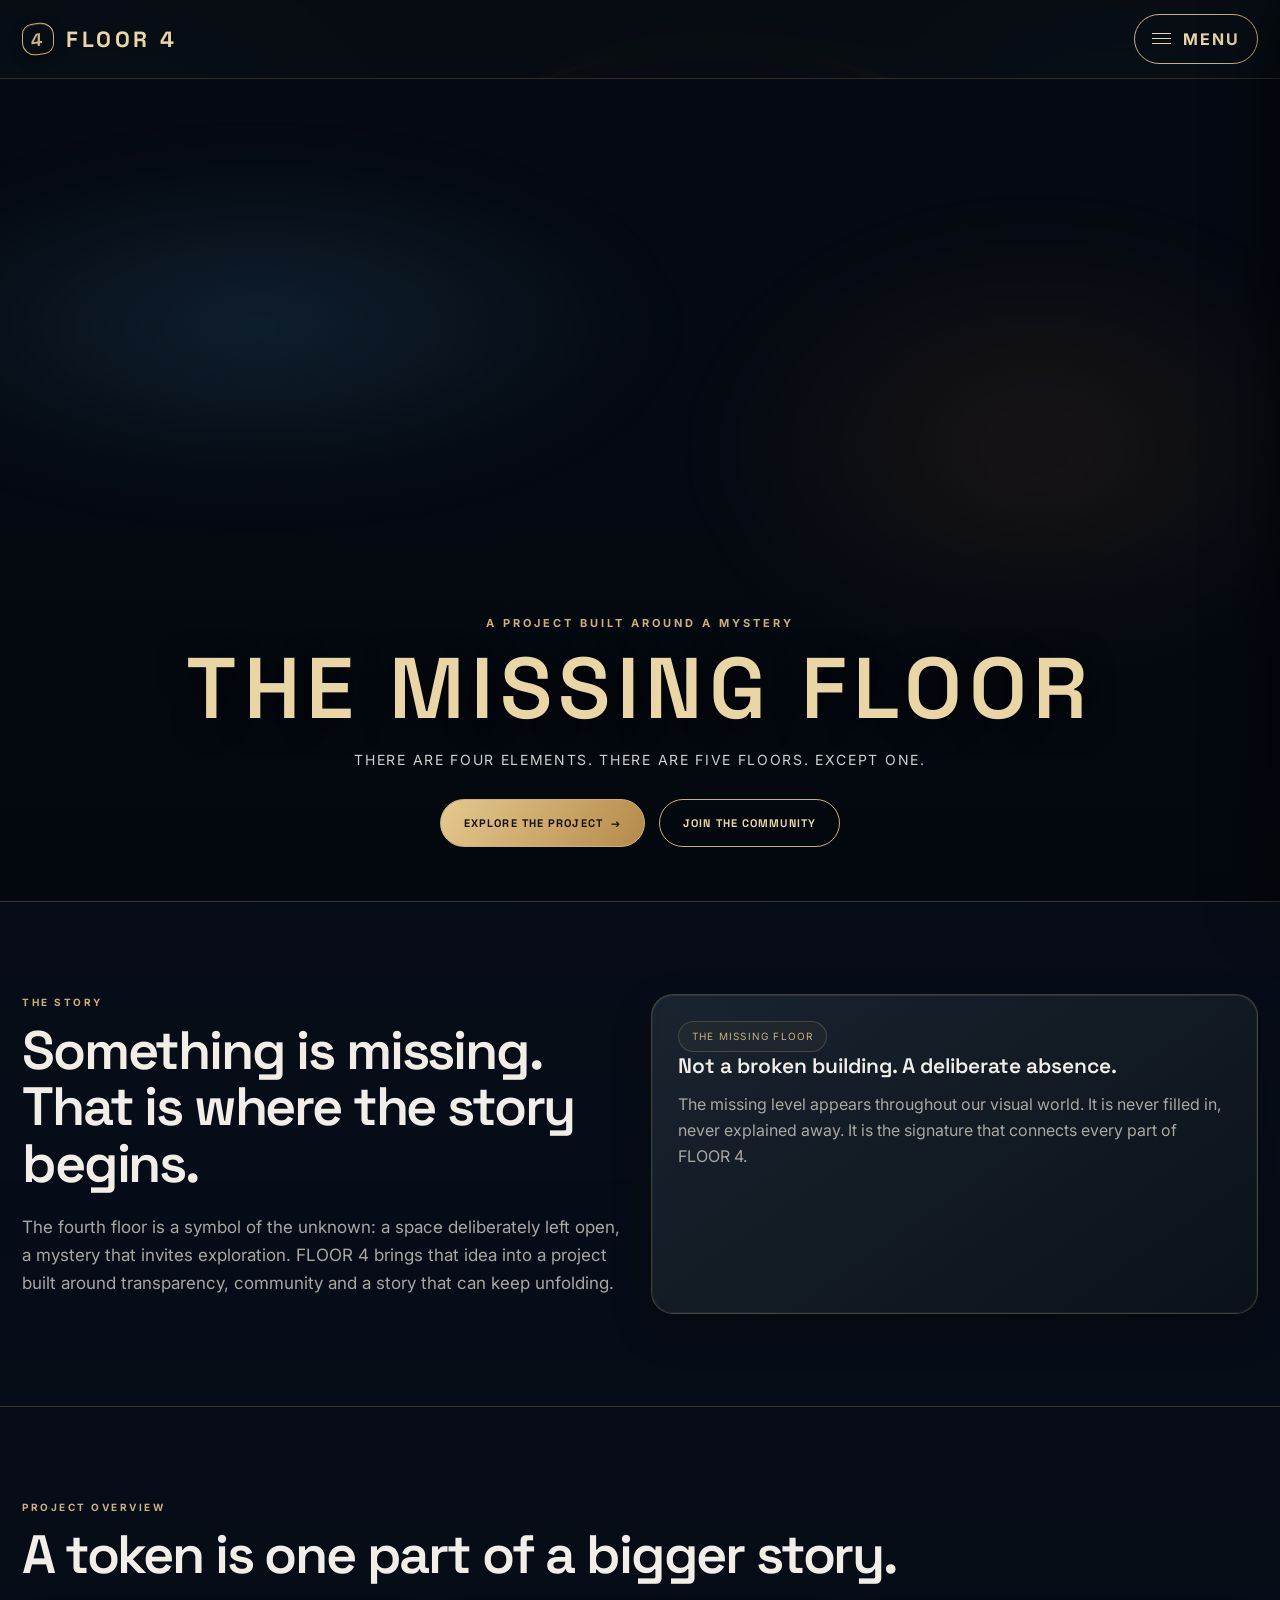
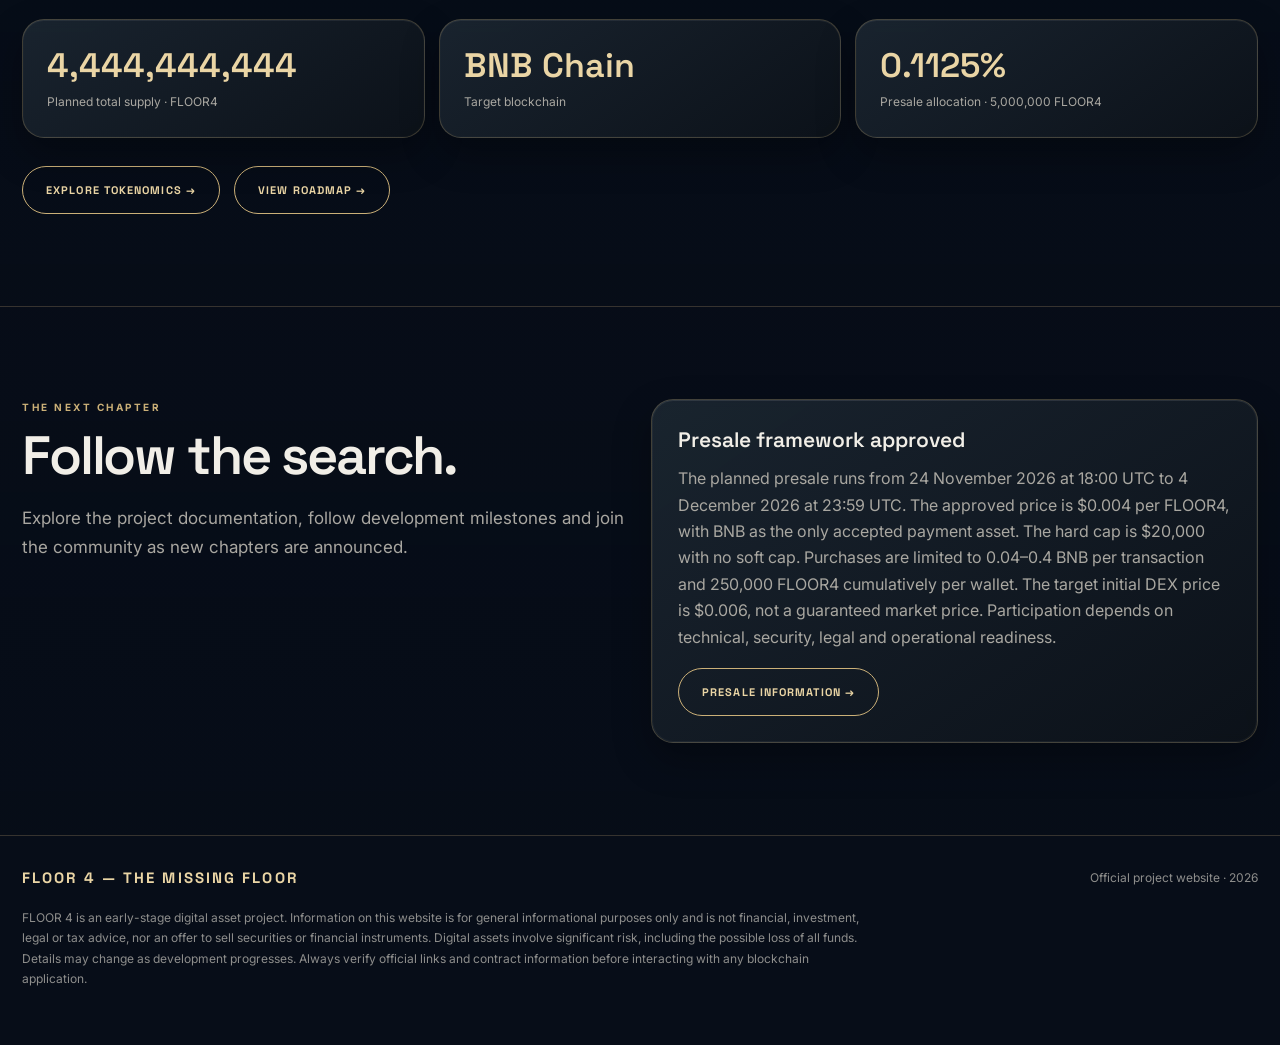
==== index.html @ f1ac1cbb "Align homepage with approved FLOOR4 tokenomics and presale decisions" ====
<!doctype html>
<html lang="en"><head><meta charset="utf-8"><meta name="viewport" content="width=device-width,initial-scale=1"><meta name="theme-color" content="#090d13"><meta name="description" content="FLOOR 4 — The Missing Floor. Discover the project, tokenomics and community."><title>The Missing Floor | FLOOR 4</title><link rel="stylesheet" href="css/style.css"></head><body><header class="site-header" data-site-header></header><main>
<section class="hero"><div class="hero-art" role="img" aria-label="Futuristic city with four elemental towers and a central skyscraper with its fourth floor missing"></div><div class="hero-content"><div class="eyebrow">A project built around a mystery</div><h1>THE MISSING FLOOR</h1><p class="hero-copy">There are four elements. There are five floors. Except one.</p><div class="hero-actions"><a class="btn primary" href="tokenomics.html">Explore the project&nbsp; →</a><a class="btn" href="community.html">Join the community</a></div></div></section>
<section class="section"><div class="wrap grid-2"><div><div class="section-kicker">The story</div><h2>Something is missing. That is where the story begins.</h2><p class="section-intro">The fourth floor is a symbol of the unknown: a space deliberately left open, a mystery that invites exploration. FLOOR 4 brings that idea into a project built around transparency, community and a story that can keep unfolding.</p></div><div class="surface"><span class="tag">THE MISSING FLOOR</span><h3>Not a broken building. A deliberate absence.</h3><p>The missing level appears throughout our visual world. It is never filled in, never explained away. It is the signature that connects every part of FLOOR 4.</p></div></div></section>
<section class="section"><div class="wrap"><div class="section-kicker">Project overview</div><h2>A token is one part of a bigger story.</h2><div class="stat-grid"><div class="stat"><strong>4,444,444,444</strong><span>Planned total supply · FLOOR4</span></div><div class="stat"><strong>BNB Chain</strong><span>Target blockchain</span></div><div class="stat"><strong>0.1125%</strong><span>Presale allocation · 5,000,000 FLOOR4</span></div></div><div class="hero-actions" style="justify-content:flex-start;margin-top:28px"><a class="btn" href="tokenomics.html">Explore tokenomics →</a><a class="btn" href="roadmap.html">View roadmap →</a></div></div></section>
<section class="section"><div class="wrap grid-2"><div><div class="section-kicker">The next chapter</div><h2>Follow the search.</h2><p class="section-intro">Explore the project documentation, follow development milestones and join the community as new chapters are announced.</p></div><div class="surface"><h3>Presale framework approved</h3><p>The planned presale runs from 24 November 2026 at 18:00 UTC to 4 December 2026 at 23:59 UTC. The approved price is $0.004 per FLOOR4, with BNB as the only accepted payment asset. The hard cap is $20,000 with no soft cap. Purchases are limited to 0.04–0.4 BNB per transaction and 250,000 FLOOR4 cumulatively per wallet. The target initial DEX price is $0.006, not a guaranteed market price. Participation depends on technical, security, legal and operational readiness.</p><p style="margin-top:18px"><a class="btn" href="presale.html">Presale information →</a></p></div></div></section></main><footer class="site-footer" data-site-footer></footer><script src="js/site.js"></script></body></html>
---- css/style.css ----
@import url('https://fonts.googleapis.com/css2?family=Inter:wght@400;500;600;700&family=Space+Grotesk:wght@400;500;600;700&display=swap');
:root{--bg:#090d13;--panel:#121922;--panel2:#19232e;--text:#f1eee7;--muted:#a9a7a1;--gold:#cbb078;--gold2:#ead5a5;--red:#e33b30;--line:rgba(203,176,120,.24);--silver:#b9bec3;--max:1240px}
*{box-sizing:border-box}html{scroll-behavior:smooth}body{margin:0;background:var(--bg);color:var(--text);font:16px/1.65 Inter,system-ui,sans-serif}body.menu-open{overflow:hidden}a{color:inherit;text-decoration:none}button{font:inherit}.wrap{width:min(var(--max),calc(100% - 44px));margin:auto}
.site-header{position:sticky;top:0;z-index:30;background:rgba(8,12,18,.92);backdrop-filter:blur(18px);border-bottom:1px solid var(--line)}.header-inner{height:78px;display:flex;align-items:center;justify-content:space-between}.brand{display:flex;align-items:center;gap:12px;font:700 22px 'Space Grotesk',sans-serif;letter-spacing:.16em;color:var(--gold2)}.brand-mark{width:32px;height:32px;border:1px solid var(--gold);display:grid;place-items:center;color:var(--gold);font-size:18px;transform:skewY(-8deg)}.menu-trigger{display:flex;align-items:center;gap:12px;border:1px solid var(--gold);border-radius:3px;padding:11px 17px;background:transparent;color:var(--gold2);font-weight:700;letter-spacing:.12em;cursor:pointer;transition:.2s}.menu-trigger:hover{background:rgba(203,176,120,.12)}.hamb{width:19px;display:grid;gap:4px}.hamb i{height:1px;background:currentColor;display:block}
.menu-backdrop{position:fixed;inset:0;background:rgba(0,0,0,.66);z-index:40;opacity:0;visibility:hidden;transition:.25s}.menu-backdrop.open{opacity:1;visibility:visible}.elevator-drawer{position:fixed;z-index:41;right:0;top:0;height:100dvh;width:min(420px,94vw);padding:26px 28px;background:linear-gradient(120deg,#c9cbd0,#858b91 48%,#c7c9cc);color:#17191c;box-shadow:-24px 0 70px #0009;transform:translateX(105%);transition:transform .32s cubic-bezier(.2,.8,.2,1);overflow:auto}.elevator-drawer.open{transform:translateX(0)}.drawer-top{display:flex;align-items:center;justify-content:space-between;padding-bottom:20px;border-bottom:1px solid #5559}.drawer-brand{font:700 22px 'Space Grotesk';letter-spacing:.13em}.drawer-close{border:1px solid #3338;background:#ffffff50;width:38px;height:38px;border-radius:50%;font-size:22px;cursor:pointer;color:#17191c}.panel-label{text-align:center;font-size:10px;letter-spacing:.24em;font-weight:800;margin:20px 0;color:#4b5055}.floor-list{display:grid;gap:10px}.floor-link{display:flex;align-items:center;gap:15px;min-height:59px;padding:8px 13px;border:1px solid #51565c;border-radius:32px;background:linear-gradient(100deg,#e2e3e4,#aeb3b8 55%,#e0e1e2);box-shadow:inset 0 1px #fff,0 3px 7px #2224;color:#181b1f;transition:.18s}.floor-link:hover,.floor-link.active{border-color:#9b7134;box-shadow:inset 0 1px #fff,0 0 0 2px #b18b4c55,0 0 18px #d5b47777;transform:translateX(-3px)}.floor-number{width:40px;height:40px;flex:0 0 40px;border:2px solid #6d6d6d;border-radius:50%;display:grid;place-items:center;font:600 19px 'Space Grotesk';background:radial-gradient(circle at 35% 25%,#fff,#a5a9ad 68%,#656a70);box-shadow:inset 0 2px 4px #fff,0 2px 5px #3338}.floor-link.active .floor-number{border-color:#d2a34f;color:#fff;background:radial-gradient(circle at 35% 25%,#f4d89a,#a87528 72%,#573b18);box-shadow:0 0 14px #d5a64f}.floor-name{font:700 12px 'Space Grotesk';letter-spacing:.09em}.drawer-foot{text-align:center;color:#4e5358;font-size:10px;letter-spacing:.14em;margin-top:25px}
.hero{position:relative;min-height:min(850px,calc(100vh - 78px));display:flex;align-items:flex-end;overflow:hidden;background:#080d13}.hero-art{position:absolute;inset:0;background-image:linear-gradient(180deg,rgba(5,8,13,.04) 30%,rgba(5,8,13,.16) 58%,#090d13 100%),url('../assets/floor4-city.svg');background-position:center top;background-size:cover}.hero-content{position:relative;z-index:1;text-align:center;width:min(100%,950px);margin:0 auto;padding:0 20px 62px}.eyebrow{font-size:11px;letter-spacing:.27em;text-transform:uppercase;color:var(--gold);font-weight:700}.hero h1{font:600 clamp(42px,7vw,86px)/.98 'Space Grotesk';letter-spacing:.075em;margin:14px 0;color:var(--gold2);text-shadow:0 4px 30px #000}.hero-copy{max-width:680px;margin:18px auto 28px;color:#d1d0ce;letter-spacing:.12em;text-transform:uppercase;font-size:clamp(11px,1.4vw,14px)}.hero-actions{display:flex;justify-content:center;gap:14px;flex-wrap:wrap}.btn{display:inline-flex;align-items:center;justify-content:center;min-height:48px;padding:0 23px;border:1px solid var(--gold);color:var(--gold2);font:700 11px 'Space Grotesk';letter-spacing:.1em;text-transform:uppercase;transition:.2s}.btn.primary{background:linear-gradient(120deg,#e5c98e,#b58a49);color:#17130c}.btn:hover{transform:translateY(-2px);box-shadow:0 8px 25px #d5b47733}
.section{padding:92px 0;border-top:1px solid var(--line)}.section-kicker{color:var(--gold);font-size:10px;font-weight:700;letter-spacing:.25em;text-transform:uppercase}.section h2{font:600 clamp(32px,5vw,54px)/1.05 'Space Grotesk';letter-spacing:-.04em;margin:12px 0 20px}.section-intro{max-width:720px;color:var(--muted);font-size:17px}.grid-2{display:grid;grid-template-columns:1fr 1fr;gap:22px}.grid-3{display:grid;grid-template-columns:repeat(3,1fr);gap:18px}.surface{background:linear-gradient(145deg,#17212b,#10161e);border:1px solid var(--line);padding:26px}.surface h3{font:600 21px 'Space Grotesk';margin:0 0 12px}.surface p{color:var(--muted);margin:0}.stat-grid{display:grid;grid-template-columns:repeat(3,1fr);gap:14px;margin-top:35px}.stat{padding:24px;border:1px solid var(--line);background:#111923}.stat strong{display:block;color:var(--gold2);font:600 clamp(22px,3vw,34px) 'Space Grotesk'}.stat span{color:var(--muted);font-size:12px}.page-hero{position:relative;padding:95px 0 70px;overflow:hidden;background:radial-gradient(ellipse at 80% 10%,#5b3022 0,transparent 32%),linear-gradient(135deg,#111923,#090d13 72%);border-bottom:1px solid var(--line)}.page-hero:after{content:'05';position:absolute;right:7%;top:-70px;font:700 clamp(180px,30vw,360px)/1 'Space Grotesk';color:#cbb0780b;pointer-events:none}.page-hero h1{position:relative;font:600 clamp(44px,7vw,78px)/1 'Space Grotesk';margin:12px 0 16px;letter-spacing:-.05em}.page-hero p{position:relative;color:var(--muted);max-width:690px;font-size:17px}.page-content{padding:64px 0 100px}.tag{display:inline-flex;padding:6px 10px;border:1px solid var(--line);color:var(--gold);font-size:10px;letter-spacing:.12em;text-transform:uppercase}.data-row{display:flex;justify-content:space-between;gap:15px;padding:14px 0;border-bottom:1px solid var(--line);color:#d8d4cc}.data-row span:last-child{color:var(--gold2);font-weight:600}.bar{height:7px;background:#303943;border-radius:10px;overflow:hidden}.bar i{display:block;height:100%;background:linear-gradient(90deg,#a67b42,#e6ce99);width:var(--w)}.timeline{position:relative;display:grid;gap:18px}.milestone{display:grid;grid-template-columns:82px 1fr;gap:20px;padding:24px;background:#111923;border:1px solid var(--line)}.milestone-no{font:600 32px 'Space Grotesk';color:var(--gold)}.milestone p{color:var(--muted);margin:8px 0 0}.faq-item{border-bottom:1px solid var(--line);padding:20px 0}.faq-item summary{cursor:pointer;font:600 18px 'Space Grotesk';color:#eee9df}.faq-item p{color:var(--muted);max-width:850px}.notice{padding:18px 20px;border-left:3px solid var(--gold);background:#cbb07810;color:#c9c5bc;font-size:13px}.book-panel{padding:45px;background:linear-gradient(130deg,#1b232c,#10161e);border:1px solid var(--line);text-align:center}.book-icon{font-size:52px;color:var(--gold2)}
.site-footer{border-top:1px solid var(--line);padding:32px 0 44px;color:#8e8e8c;font-size:12px}.footer-row{display:flex;justify-content:space-between;gap:20px;flex-wrap:wrap}.footer-brand{font:700 15px 'Space Grotesk';letter-spacing:.14em;color:var(--gold2)}.legal{max-width:850px;margin-top:20px;line-height:1.7}
@media(max-width:760px){.header-inner{height:68px}.brand{font-size:18px}.hero{min-height:690px}.hero-art{background-position:52% top;background-size:auto 78%;background-repeat:no-repeat}.hero-content{padding-bottom:44px}.section{padding:65px 0}.grid-2,.grid-3,.stat-grid{grid-template-columns:1fr}.page-hero{padding:70px 0 50px}.page-content{padding:45px 0 75px}.elevator-drawer{padding:20px 18px}.milestone{grid-template-columns:58px 1fr;gap:12px;padding:18px}.milestone-no{font-size:25px}}
@media(prefers-reduced-motion:reduce){*,*:before,*:after{scroll-behavior:auto!important;transition:none!important}}

/* Elevator doors behind the floor selector */
.floor-list{position:relative;isolation:isolate;padding:22px 16px;gap:12px;border:1px solid #555b;background:linear-gradient(90deg,#656b71 0%,#c8cbd0 8%,#858b91 48%,#d2d4d7 92%,#60666d 100%);box-shadow:inset 0 0 0 5px #555b,inset 0 0 28px #252a30,0 8px 18px #2225}
.floor-list:before{content:"";position:absolute;z-index:-1;inset:7px;background:linear-gradient(90deg,#737a81 0%,#b9bec3 18%,#8d949b 49.6%,#555d65 50%,#aeb4ba 51%,#d0d3d6 82%,#717980 100%);box-shadow:inset 0 0 22px #20252b,inset 0 0 2px 1px #eef0f2}
.floor-list:after{content:"";position:absolute;z-index:-1;top:7px;bottom:7px;left:50%;width:2px;transform:translateX(-1px);background:linear-gradient(180deg,#e1e3e5,#50575e 45%,#d5d8db);box-shadow:0 0 7px #fff8}
.floor-link{position:relative;z-index:1;background:linear-gradient(100deg,#e2e3e4,#aeb3b8 55%,#e0e1e2);border-color:#555b}
@media(max-width:760px){.floor-list{padding:18px 12px}}


/* FLOOR 4 elevator concept: foreground controls, subdued doors, animated floor gauge */
.elevator-drawer{
  background:linear-gradient(145deg,#17191d 0%,#090b0e 52%,#1b1715 100%);
  color:#f2e9d8;
  border-left:1px solid #8b6336;
  box-shadow:-24px 0 70px #000d;
}
.drawer-top{border-color:#9a713d66}
.drawer-brand{color:#e5c78f;letter-spacing:.16em}
.drawer-close{color:#f0dfbd;background:#ffffff0a;border-color:#c69a5a88}
.drawer-close:hover{background:#a92720;color:#fff;border-color:#f14a3f}
.panel-label{color:#b99b6b;margin:17px 0 8px}
.floor-gauge{width:min(100%,330px);margin:0 auto 14px;display:block;filter:drop-shadow(0 4px 9px #000b)}
.floor-gauge .gauge-arc{fill:none;stroke:#8e7047;stroke-width:5}
.floor-gauge .gauge-inner{fill:none;stroke:#4c4030;stroke-width:1.5}
.floor-gauge .gauge-tick{stroke:#d0b17b;stroke-width:1.5}
.floor-gauge .gauge-number{fill:#d8c39c;font:600 17px 'Space Grotesk',sans-serif;text-anchor:middle}
.floor-gauge .gauge-number.active{fill:#ff493e;filter:drop-shadow(0 0 5px #f22)}
.floor-gauge .needle{transform-origin:180px 165px;transition:transform .65s cubic-bezier(.2,.8,.2,1)}
.floor-gauge .needle line{stroke:#f04438;stroke-width:4;stroke-linecap:round;filter:drop-shadow(0 0 5px #f22)}
.floor-gauge .needle circle{fill:#d5b77e;stroke:#3b2717;stroke-width:3}
.drawer-logo{text-align:center;color:#e8d4ac;font:700 19px 'Space Grotesk',sans-serif;letter-spacing:.22em;margin:2px 0 17px;text-shadow:0 2px 12px #d32b2144}
.floor-list{position:relative;isolation:isolate;padding:18px 14px;gap:11px;border:1px solid #9a7547;background:linear-gradient(90deg,#171a1e,#25272a 48%,#171a1e);box-shadow:0 10px 25px #0009,inset 0 0 0 1px #ffffff0b}
.floor-list:before{inset:5px;background:linear-gradient(90deg,#24272a 0%,#171a1d 49.5%,#090b0d 50%,#1c1f22 100%);box-shadow:inset 0 0 28px #000d}
.floor-list:after{top:5px;bottom:5px;background:linear-gradient(180deg,#ffffff20,#0008 45%,#ffffff18);box-shadow:none}
.floor-link{min-height:56px;gap:13px;padding:7px 12px;border:1px solid #88704e;border-radius:30px;background:linear-gradient(105deg,#36383a,#17191c 58%,#303033);color:#f4ead7;box-shadow:inset 0 1px #ffffff24,0 4px 9px #0009;transition:transform .2s,border-color .2s,box-shadow .2s,background .2s}
.floor-link:hover,.floor-link:focus-visible{border-color:#ff493e;background:linear-gradient(105deg,#5b2422,#211719 58%,#46201e);box-shadow:inset 0 1px #ffffff35,0 0 0 1px #ed3b32,0 0 22px #e52c25a6;transform:translateX(-3px);outline:none}
.floor-link.active{border-color:#d84337;background:linear-gradient(105deg,#48201e,#1e1718 58%,#38201e);box-shadow:inset 0 1px #ffffff2a,0 0 0 1px #c6322b88,0 0 14px #d62b2455}
.floor-number{width:42px;height:42px;flex-basis:42px;border:2px solid #92744c;color:#f1dfbd;background:radial-gradient(circle at 35% 25%,#5b5144,#25211d 72%,#111);box-shadow:inset 0 2px 4px #ffffff20,0 2px 5px #000b}
.floor-link:hover .floor-number,.floor-link:focus-visible .floor-number,.floor-link.active .floor-number{border-color:#ff5549;color:#fff;background:radial-gradient(circle at 35% 25%,#f45c50,#8d211c 72%,#3d0c0a);box-shadow:0 0 14px #f33b32, inset 0 1px #ffffff55}
.floor-name{font-size:12px;letter-spacing:.11em;color:#f1e5d1}
.drawer-foot{color:#a58b68;margin-top:19px}
@media(max-width:760px){
  .elevator-drawer{width:min(420px,100vw);padding:16px 16px calc(18px + env(safe-area-inset-bottom))}
  .drawer-top{padding-bottom:12px}
  .panel-label{margin:12px 0 4px;font-size:9px}
  .floor-gauge{width:min(78vw,290px);margin-bottom:7px}
  .drawer-logo{font-size:17px;margin:0 0 12px}
  .floor-list{padding:13px 10px;gap:8px}
  .floor-link{min-height:49px;padding:5px 10px}
  .floor-number{width:37px;height:37px;flex-basis:37px;font-size:17px}
  .floor-name{font-size:11px}
}


/* Refinement after visual review: show the whole elevator, not a generic sidebar */
.elevator-drawer{
  width:min(560px,100vw);
  padding:22px 34px 28px;
  background:
    linear-gradient(90deg,transparent 0 8%,#ffffff08 8.2%,transparent 9% 49.5%,#ffffff12 50%,transparent 50.5% 91%,#ffffff08 92%,transparent 93%),
    linear-gradient(90deg,#202326 0%,#111417 48%,#080a0c 50%,#171a1d 100%);
}
.elevator-drawer:before{
  content:"";
  position:absolute;z-index:-1;inset:0;
  background:
    linear-gradient(90deg,transparent 0 49.6%,#050607 49.8%,#77736b 50%,#08090a 50.3%,transparent 50.5%),
    repeating-linear-gradient(90deg,transparent 0 86px,#ffffff06 87px,#00000022 90px);
  box-shadow:inset 0 0 70px #000d;
  pointer-events:none;
}
.drawer-top{position:relative}
.floor-gauge{width:min(100%,390px);height:auto;max-height:190px;margin:0 auto 2px;overflow:visible}
.floor-gauge .gauge-arc{stroke:#b18a53;stroke-width:6;filter:drop-shadow(0 0 4px #c18b4744)}
.floor-gauge .gauge-inner{stroke:#6d583b;stroke-width:1.5}
.floor-gauge .gauge-tick{stroke:#e1c38d;stroke-width:2}
.floor-gauge .gauge-number{font-size:18px}
.drawer-logo{font-size:22px;margin:0 0 18px;letter-spacing:.25em}
.floor-list{
  padding:20px 18px;
  gap:12px;
  border:1px solid #b38a50;
  background:
    linear-gradient(90deg,#343638 0%,#202326 48.5%,#101214 50%,#303235 100%);
  box-shadow:0 18px 36px #000e,0 0 0 4px #17191b,0 0 0 5px #8e6b3d,inset 0 2px 5px #ffffff26;
}
.floor-list:before{
  inset:6px;
  background:
    linear-gradient(90deg,#55585a 0%,#303336 49.5%,#101214 50%,#414447 100%),
    linear-gradient(180deg,#ffffff16,transparent 20%,#0008 100%);
  box-shadow:inset 0 0 36px #000e;
}
.floor-list:after{top:6px;bottom:6px;background:linear-gradient(180deg,#ffffff40,#111 45%,#ffffff24);width:3px}
.floor-link{
  min-height:62px;
  padding:8px 14px;
  gap:16px;
  border:1px solid #b69a70;
  border-radius:34px;
  background:linear-gradient(180deg,#66686a 0%,#35383b 13%,#202326 50%,#111315 100%);
  box-shadow:inset 0 2px 2px #ffffff45,inset 0 -3px 5px #000c,0 5px 10px #000d,0 0 0 1px #08090a;
}
.floor-link:hover,.floor-link:focus-visible{
  background:linear-gradient(180deg,#87352f 0%,#4b201e 24%,#211617 100%);
  border-color:#ff6257;
  box-shadow:inset 0 2px 2px #ffffff55,inset 0 -3px 5px #000c,0 0 0 1px #f24a40,0 0 24px #e63830b0;
  transform:translateY(-1px);
}
.floor-link.active{
  background:linear-gradient(180deg,#73312c 0%,#3b1d1b 28%,#171214 100%);
  border-color:#e34b40;
  box-shadow:inset 0 2px 2px #ffffff3b,inset 0 -3px 5px #000c,0 0 0 1px #b9332b,0 0 15px #d8322a66;
}
.floor-number{
  width:46px;height:46px;flex-basis:46px;
  border:2px solid #c1a16b;
  color:#fff0d1;
  font-size:21px;
  background:radial-gradient(circle at 32% 22%,#b0a18a 0%,#514638 44%,#211b16 76%,#090909 100%);
  box-shadow:inset 0 3px 5px #fff8,inset 0 -4px 6px #000c,0 3px 7px #000d;
}
.floor-link:hover .floor-number,.floor-link:focus-visible .floor-number,.floor-link.active .floor-number{
  border-color:#ff766c;
  background:radial-gradient(circle at 32% 22%,#ff8a7d 0%,#bd342b 48%,#4d100d 100%);
  box-shadow:inset 0 2px 5px #fff8,0 0 18px #ff3e35;
}
.floor-name{font-size:13px;letter-spacing:.13em;text-shadow:0 1px 2px #000}
.drawer-foot{color:#c0a77f;margin-top:17px}
@media(max-width:760px){
 .elevator-drawer{width:100vw;padding:14px 16px calc(16px + env(safe-area-inset-bottom))}
 .floor-gauge{width:min(88vw,350px);max-height:150px}
 .drawer-logo{font-size:19px;margin-bottom:12px}
 .floor-list{padding:13px 12px;gap:8px}
 .floor-link{min-height:51px;padding:5px 11px}
 .floor-number{width:39px;height:39px;flex-basis:39px;font-size:18px}
 .floor-name{font-size:11px}
}


/* Silver vintage elevator exterior — static floor indicator, no dial or needle */
.elevator-drawer{
  width:min(520px,100vw);
  padding:22px 30px 28px;
  color:#24272a;
  border-left:1px solid #777d82;
  background:
    linear-gradient(90deg,#555b60 0%,#d4d7d9 5%,#aeb3b7 14%,#dfe1e2 49%,#8c9297 50%,#d2d5d7 87%,#666d72 100%);
  box-shadow:-24px 0 70px #0009,inset 0 0 0 5px #ffffff55,inset 0 0 36px #3338;
}
.elevator-drawer:before{
  content:"";position:absolute;z-index:-1;inset:8px;
  background:
    linear-gradient(90deg,#7e858a 0%,#d9dcde 18%,#aeb4b8 49.6%,#555d63 50%,#bfc4c8 50.5%,#e2e4e5 82%,#737a80 100%);
  box-shadow:inset 0 0 30px #30363b88,inset 0 0 2px 2px #fff;
  pointer-events:none;
}
.elevator-drawer:after{
  content:"";position:absolute;z-index:-1;inset:8px 50% 8px auto;width:2px;
  background:linear-gradient(180deg,#f4f5f5,#4d5459 50%,#e9ebec);
  box-shadow:0 0 9px #fff9;
  pointer-events:none;
}
.drawer-top{border-color:#626a70}
.drawer-brand{color:#252a2e;text-shadow:0 1px #fff8}
.drawer-close{color:#252a2e;background:linear-gradient(#f4f5f5,#aeb4b8);border:1px solid #687077;box-shadow:inset 0 1px #fff,0 2px 5px #3335}
.drawer-close:hover{background:linear-gradient(#f7d5d2,#c94b42);color:#fff;border-color:#8e2620}
.panel-label{color:#454c51;margin:14px 0 8px;text-shadow:0 1px #fff9}
.floor-gauge{display:none!important}
.floor-indicator{
  width:min(100%,360px);margin:0 auto 14px;padding:10px 14px 12px;
  border:1px solid #62696e;border-radius:3px;
  background:linear-gradient(180deg,#292e32,#101316 48%,#343a3f);
  box-shadow:inset 0 1px 2px #fff5,inset 0 -2px 5px #000c,0 4px 10px #2228;
}
.indicator-caption{text-align:center;color:#c5c9cb;font:700 9px 'Space Grotesk';letter-spacing:.24em;margin-bottom:8px}
.indicator-numbers{display:flex;justify-content:space-between;align-items:center;gap:4px}
.indicator-number{
  width:30px;height:30px;display:grid;place-items:center;
  color:#d9dddf;font:600 15px 'Space Grotesk';
  border:1px solid #777f85;border-radius:2px;
  background:linear-gradient(180deg,#4a5156,#1c2125);
  box-shadow:inset 0 1px #ffffff35,0 2px 3px #0008;
}
.indicator-number.missing{border:0;background:transparent;box-shadow:none;color:#8d9295}
.indicator-number.active{
  color:#ff5248;border-color:#f15a50;
  background:linear-gradient(180deg,#48201e,#1c1010);
  text-shadow:0 0 8px #ff3e35;
  box-shadow:inset 0 1px #ffffff2a,0 0 10px #e53b3288;
}
.drawer-logo{color:#30363a;text-shadow:0 1px #fff9;font-size:21px;margin:0 0 14px}
.floor-list{
  padding:18px 16px;gap:11px;
  border:1px solid #697177;
  background:linear-gradient(90deg,#858c91 0%,#c6cacc 49.5%,#71797f 50%,#bfc4c7 100%);
  box-shadow:0 10px 24px #2228,0 0 0 4px #9da3a7,0 0 0 5px #555d62,inset 0 1px 4px #fff;
}
.floor-list:before{
  inset:6px;
  background:
    linear-gradient(90deg,#aeb4b8 0%,#d9dcde 49.6%,#747c82 50%,#c4c9cc 100%);
  box-shadow:inset 0 0 24px #43494e66;
}
.floor-list:after{top:6px;bottom:6px;width:2px;background:linear-gradient(180deg,#f4f5f5,#5c646a 50%,#f4f5f5);box-shadow:none}
.floor-link{
  min-height:58px;padding:7px 13px;gap:14px;
  color:#24292d;border:1px solid #777f84;border-radius:30px;
  background:linear-gradient(180deg,#f0f1f1 0%,#c5c9cb 42%,#969da2 100%);
  box-shadow:inset 0 2px 2px #fff, inset 0 -2px 4px #5557,0 4px 7px #3338;
}
.floor-link:hover,.floor-link:focus-visible{
  color:#25282b;border-color:#c43d34;
  background:linear-gradient(180deg,#f7f0ed,#d6b5b2 55%,#a98986);
  box-shadow:inset 0 2px 2px #fff,0 0 0 1px #d74a40,0 0 17px #e43a32a6;
  transform:translateY(-1px);outline:none;
}
.floor-link.active{
  color:#25282b;border-color:#a93a32;
  background:linear-gradient(180deg,#f1e2df,#d3b4b0 55%,#a88b87);
  box-shadow:inset 0 2px 2px #fff,0 0 0 1px #c8453c,0 0 12px #d43c3477;
}
.floor-number{
  width:44px;height:44px;flex-basis:44px;
  color:#30363a;border:2px solid #7d858a;
  background:radial-gradient(circle at 32% 22%,#fff 0%,#c5cacc 48%,#777f84 100%);
  box-shadow:inset 0 2px 4px #fff, inset 0 -3px 5px #5558,0 2px 5px #3337;
}
.floor-link:hover .floor-number,.floor-link:focus-visible .floor-number,.floor-link.active .floor-number{
  color:#fff;border-color:#bd3d35;
  background:radial-gradient(circle at 32% 22%,#ffaaa2 0%,#c54a42 50%,#6d1e1a 100%);
  box-shadow:inset 0 2px 4px #fff8,0 0 12px #e64036;
}
.floor-name{color:#252a2e;text-shadow:0 1px #fff8}
.drawer-foot{color:#3f464b;text-shadow:0 1px #fff8}
@media(max-width:760px){
 .elevator-drawer{width:100vw;padding:14px 16px calc(16px + env(safe-area-inset-bottom))}
 .floor-indicator{width:min(100%,330px);margin-bottom:10px;padding:8px 10px}
 .indicator-number{width:27px;height:27px;font-size:13px}
 .drawer-logo{font-size:18px;margin-bottom:10px}
 .floor-list{padding:13px 11px;gap:8px}
 .floor-link{min-height:50px;padding:5px 10px}
 .floor-number{width:38px;height:38px;flex-basis:38px;font-size:17px}
 .floor-name{font-size:11px}
}


/* FLOOR 4 visual pass — cinematic backgrounds and vintage silver elevator */
:root{--bg:#080c12;--panel:#111820;--panel2:#1a242d}
body{background:radial-gradient(ellipse at 12% 8%,rgba(80,103,122,.16),transparent 34rem),radial-gradient(ellipse at 88% 42%,rgba(130,91,48,.10),transparent 38rem),linear-gradient(180deg,#080c12 0%,#0b1118 48%,#080c12 100%)}
.section{position:relative;background:linear-gradient(180deg,rgba(15,22,30,.35),rgba(7,11,16,.12))}
.section:nth-of-type(even){background:linear-gradient(115deg,rgba(26,35,44,.52),rgba(8,13,19,.3))}
.surface,.stat,.milestone,.book-panel{backdrop-filter:blur(5px);background:linear-gradient(145deg,rgba(27,38,49,.92),rgba(12,18,25,.96));box-shadow:0 16px 40px #0004}
.page-hero{background:linear-gradient(90deg,rgba(7,11,16,.94),rgba(7,11,16,.70)),radial-gradient(ellipse at 76% 28%,rgba(184,137,72,.18),transparent 38%),url('../assets/floor4-city.svg') center 38%/cover no-repeat,linear-gradient(135deg,#17212b,#090d13 72%)}
.page-hero:before{content:"";position:absolute;inset:0;background:linear-gradient(180deg,transparent 40%,#080c12 100%);pointer-events:none}
.page-hero>*{position:relative;z-index:1}
.hero-art{background-image:linear-gradient(180deg,rgba(5,8,13,.02) 18%,rgba(5,8,13,.22) 58%,#090d13 100%),url('../assets/floor4-city.svg')}
.elevator-drawer{width:min(520px,100vw);padding:20px 28px 28px;color:#24282b;border-left:1px solid #727a80;background:linear-gradient(180deg,rgba(12,15,18,.10),rgba(10,13,16,.30)),linear-gradient(90deg,#72797e,#d8dbdd 12%,#aeb4b8 49%,#6f777d 50%,#d4d7d9 88%,#72797e);box-shadow:-24px 0 70px #000b,inset 0 0 0 5px #ffffff55,inset 0 0 40px #252a2e66}
.elevator-drawer:before{content:"";position:absolute;z-index:-1;inset:9px;background:linear-gradient(90deg,transparent 0 49.65%,#4a5156 49.8%,#f0f1f1 50%,#555d62 50.25%,transparent 50.45%),linear-gradient(180deg,#d9dcde 0%,#9ba2a7 18%,#c9cdd0 52%,#7e868c 100%);box-shadow:inset 0 0 34px #2229,inset 0 1px 2px #fff;pointer-events:none}
.elevator-drawer:after{content:"";position:absolute;z-index:-1;inset:9px 50% 9px auto;width:2px;background:linear-gradient(180deg,#fff,#5c646a 50%,#fff);pointer-events:none}
.drawer-top{border-color:#626a70}.drawer-brand{color:#262c30;text-shadow:0 1px #fff9;letter-spacing:.16em}
.drawer-close{color:#252a2e;background:linear-gradient(#f4f5f5,#aeb4b8);border:1px solid #687077;box-shadow:inset 0 1px #fff,0 2px 5px #3335}
.panel-label{color:#424a50;text-shadow:0 1px #fff9}
.floor-indicator{width:min(100%,360px);padding:10px 13px 12px;margin:14px auto 12px;border:5px ridge #8d9498;border-radius:2px;background:linear-gradient(180deg,#4b5155,#171b1e 50%,#454b4f);box-shadow:inset 0 2px 5px #000c,0 5px 12px #0007}
.indicator-caption{color:#d4d7d8;font-size:8px;letter-spacing:.28em}.indicator-numbers{justify-content:center;gap:5px}
.indicator-number{width:34px;height:37px;border:1px solid #8a8170;border-radius:1px;color:#29251d;font:700 19px Georgia,serif;background:linear-gradient(180deg,#fff8dc,#d9cfad 50%,#f6edcf);box-shadow:inset 0 1px #fff,0 1px 3px #0009}
.indicator-number.missing{color:#a49b83}.indicator-number.active{color:#9c211b;background:linear-gradient(180deg,#fff4d7,#d8c59a);border-color:#b38b4f;text-shadow:none;box-shadow:inset 0 1px #fff,0 0 8px #d6b87888}
.drawer-logo{color:#30363a;text-shadow:0 1px #fff9;font-size:20px;margin:0 0 12px}
.floor-list{padding:18px 16px;gap:10px;border:1px solid #697177;border-radius:3px;background:linear-gradient(90deg,#858c91 0%,#c6cacc 49.5%,#71797f 50%,#bfc4c7 100%);box-shadow:0 10px 24px #2228,0 0 0 4px #9da3a7,0 0 0 5px #555d62,inset 0 1px 4px #fff}
.floor-list:before{inset:6px;background:linear-gradient(90deg,#aeb4b8 0%,#d9dcde 49.6%,#747c82 50%,#c4c9cc 100%);box-shadow:inset 0 0 24px #43494e66}
.floor-list:after{top:6px;bottom:6px;width:2px;background:linear-gradient(180deg,#f4f5f5,#5c646a 50%,#f4f5f5);box-shadow:none}
.floor-link{min-height:55px;padding:6px 12px;gap:13px;border:1px solid #777f84;border-radius:30px;color:#24292d;background:linear-gradient(180deg,#f0f1f1 0%,#c5c9cb 42%,#969da2 100%);box-shadow:inset 0 2px 2px #fff,inset 0 -2px 4px #5557,0 4px 7px #3338}
.floor-link:hover,.floor-link:focus-visible{color:#25282b;border-color:#c43d34;background:linear-gradient(180deg,#f7f0ed,#d6b5b2 55%,#a98986);box-shadow:inset 0 2px 2px #fff,0 0 0 1px #d74a40,0 0 17px #e43a32a6;transform:translateY(-1px);outline:none}
.floor-link.active{color:#25282b;border-color:#a93a32;background:linear-gradient(180deg,#f1e2df,#d3b4b0 55%,#a88b87);box-shadow:inset 0 2px 2px #fff,0 0 0 1px #c8453c,0 0 12px #d43c3477}
.floor-number{width:42px;height:42px;flex-basis:42px;color:#30363a;border:2px solid #7d858a;background:radial-gradient(circle at 32% 22%,#fff 0%,#c5cacc 48%,#777f84 100%);box-shadow:inset 0 2px 4px #fff,inset 0 -3px 5px #5558,0 2px 5px #3337}
.floor-link:hover .floor-number,.floor-link:focus-visible .floor-number,.floor-link.active .floor-number{color:#fff;border-color:#bd3d35;background:radial-gradient(circle at 32% 22%,#ffaaa2 0%,#c54a42 50%,#6d1e1a 100%);box-shadow:inset 0 2px 4px #fff8,0 0 12px #e64036}
.floor-name{color:#252a2e;text-shadow:0 1px #fff8}.drawer-foot{color:#3f464b;text-shadow:0 1px #fff8}
@media(max-width:760px){.elevator-drawer{width:100vw;padding:14px 16px calc(16px + env(safe-area-inset-bottom))}.floor-indicator{width:min(100%,330px);padding:8px 9px;margin:10px auto}.indicator-number{width:29px;height:32px;font-size:16px}.drawer-logo{font-size:18px}.floor-list{padding:13px 11px;gap:8px}.floor-link{min-height:49px;padding:5px 9px}.floor-number{width:37px;height:37px;flex-basis:37px;font-size:17px}}


/* Remove the floor indicator completely — keep only the vintage elevator doors and buttons. */
.floor-indicator,.floor-gauge{display:none!important}
.panel-label{font-size:0;margin:8px 0 12px}
.panel-label:after{content:'SELECT A FLOOR';font-size:10px;letter-spacing:.24em}

/* Elevator menu: timber background and prominent brushed-silver destination buttons. */
@media(max-width:520px){.elevator-drawer{padding:18px 16px 24px}.floor-link{min-height:59px;padding:8px 20px}.floor-name{font-size:12px}.floor-list{gap:10px}}

/* Restored verbatim original silver oval button styling and red hover/active glow. */
.floor-link{min-height:55px;padding:6px 12px;gap:13px;border:1px solid #777f84;border-radius:30px;color:#24292d;background:linear-gradient(180deg,#f0f1f1 0%,#c5c9cb 42%,#969da2 100%);box-shadow:inset 0 2px 2px #fff,inset 0 -2px 4px #5557,0 4px 7px #3338}
.floor-link:hover,.floor-link:focus-visible{color:#25282b;border-color:#c43d34;background:linear-gradient(180deg,#f7f0ed,#d6b5b2 55%,#a98986);box-shadow:inset 0 2px 2px #fff,0 0 0 1px #d74a40,0 0 17px #e43a32a6;transform:translateY(-1px);outline:none}
.floor-link.active{color:#25282b;border-color:#a93a32;background:linear-gradient(180deg,#f1e2df,#d3b4b0 55%,#a88b87);box-shadow:inset 0 2px 2px #fff,0 0 0 1px #c8453c,0 0 12px #d43c3477}
.floor-number{width:42px;height:42px;flex-basis:42px;color:#30363a;border:2px solid #7d858a;background:radial-gradient(circle at 32% 22%,#fff 0%,#c5cacc 48%,#777f84 100%);box-shadow:inset 0 2px 4px #fff,inset 0 -3px 5px #5558,0 2px 5px #3337}
.floor-link:hover .floor-number,.floor-link:focus-visible .floor-number,.floor-link.active .floor-number{color:#fff;border-color:#bd3d35;background:radial-gradient(circle at 32% 22%,#ffaaa2 0%,#c54a42 50%,#6d1e1a 100%);box-shadow:inset 0 2px 4px #fff8,0 0 12px #e64036}
.floor-name{color:#252a2e;text-shadow:0 1px #fff8}.drawer-foot{color:#3f464b;text-shadow:0 1px #fff8}


/* FLOOR 4 — cinematic backgrounds for the inner pages.
   Shared visual language: night architecture, missing-floor negative space,
   muted antique gold, atmospheric haze and restrained reflections. */
.page-hero{isolation:isolate;min-height:290px;padding:clamp(76px,9vw,112px) 0 76px;background:#090d13!important;overflow:hidden}
.page-hero:before{content:"";position:absolute;inset:0;z-index:-2;background:linear-gradient(90deg,rgba(5,8,13,.96) 0%,rgba(5,8,13,.78) 48%,rgba(5,8,13,.3) 100%),url('../assets/floor4-city.svg') center 42%/cover no-repeat;opacity:.88}
.page-hero:after{content:"";position:absolute;inset:0;z-index:-1;pointer-events:none;background:linear-gradient(180deg,transparent 55%,#090d13 100%),radial-gradient(ellipse at 78% 34%,rgba(213,180,119,.18),transparent 34%)}
.page-hero .section-kicker{color:#d5b477}
.page-hero h1{text-shadow:0 5px 28px #000}
.page-content{position:relative;isolation:isolate;overflow:hidden;background:#090d13!important}
.page-content:before{content:"";position:absolute;z-index:-1;inset:0;pointer-events:none;opacity:.36;background:radial-gradient(ellipse at 78% 12%,rgba(74,91,111,.2),transparent 42%),linear-gradient(180deg,rgba(9,13,19,.2),#090d13 82%)}
.page-content>.wrap{position:relative;z-index:1}
.page-content .surface,.page-content .stat,.page-content .milestone,.page-content .book-panel,.page-content .faq-item{background:linear-gradient(145deg,rgba(27,34,44,.94),rgba(12,17,25,.97));border-color:rgba(213,180,119,.2);box-shadow:0 18px 46px rgba(0,0,0,.34),inset 0 1px rgba(255,255,255,.035)}
.page-content .notice{background:linear-gradient(110deg,rgba(213,180,119,.10),rgba(17,24,33,.72));border-color:rgba(213,180,119,.34)}
/* Tokenomics: a night tower facade with fine floor divisions and a missing fourth level. */
.page-tokenomics .page-hero:before{background:linear-gradient(90deg,rgba(5,8,13,.97),rgba(5,8,13,.72) 55%,rgba(5,8,13,.24)),url('../assets/floor4-city.svg') 67% 38%/cover no-repeat}
.page-tokenomics .page-content:before{opacity:.5;background:repeating-linear-gradient(0deg,transparent 0 82px,rgba(213,180,119,.08) 83px,transparent 84px),linear-gradient(90deg,transparent 0 68%,rgba(213,180,119,.06) 68.1%,transparent 68.3%),radial-gradient(ellipse at 82% 8%,rgba(70,96,120,.25),transparent 45%)}
/* Presale: closed elevator doors, brushed-metal seams and a narrow warm light at the threshold. */
.page-presale .page-hero:before{background:linear-gradient(90deg,rgba(5,8,13,.96),rgba(5,8,13,.75) 52%,rgba(5,8,13,.38)),linear-gradient(90deg,transparent 0 71%,rgba(164,174,184,.15) 71.1%,rgba(8,12,17,.2) 71.5%,transparent 72%),url('../assets/floor4-city.svg') 72% 40%/cover no-repeat}
.page-presale .page-content:before{opacity:.48;background:linear-gradient(90deg,transparent 0 72%,rgba(174,184,194,.07) 72.1%,transparent 72.4%),linear-gradient(180deg,transparent 0 80%,rgba(213,180,119,.12) 100%),radial-gradient(ellipse at 80% 90%,rgba(213,180,119,.16),transparent 34%)}
/* Roadmap: architectural floor plan / blueprint lines, like a route through the building. */
.page-roadmap .page-hero:before{background:linear-gradient(90deg,rgba(5,8,13,.97),rgba(5,8,13,.74) 56%,rgba(5,8,13,.34)),url('../assets/floor4-city.svg') 70% 42%/cover no-repeat}
.page-roadmap .page-content:before{opacity:.55;background:repeating-linear-gradient(0deg,transparent 0 54px,rgba(213,180,119,.075) 55px,transparent 56px),repeating-linear-gradient(90deg,transparent 0 78px,rgba(213,180,119,.06) 79px,transparent 80px),radial-gradient(ellipse at 84% 18%,rgba(66,101,126,.2),transparent 44%)}
/* Whitepaper: quiet architectural drafting grid and technical depth. */
.page-whitepaper .page-hero:before{background:linear-gradient(90deg,rgba(5,8,13,.97),rgba(5,8,13,.78) 58%,rgba(5,8,13,.3)),url('../assets/floor4-city.svg') center 36%/cover no-repeat}
.page-whitepaper .page-content:before{opacity:.38;background:repeating-linear-gradient(0deg,transparent 0 96px,rgba(213,180,119,.07) 97px,transparent 98px),repeating-linear-gradient(90deg,transparent 0 96px,rgba(213,180,119,.055) 97px,transparent 98px),radial-gradient(ellipse at 76% 20%,rgba(80,102,126,.22),transparent 48%)}
/* Community: distant city lights, warm windows and a shared night skyline. */
.page-community .page-hero:before{background:linear-gradient(90deg,rgba(5,8,13,.96),rgba(5,8,13,.68) 52%,rgba(5,8,13,.26)),url('../assets/floor4-city.svg') 64% 42%/cover no-repeat}
.page-community .page-content:before{opacity:.52;background:radial-gradient(circle at 15% 20%,rgba(213,180,119,.18) 0 1px,transparent 3px),radial-gradient(circle at 35% 46%,rgba(213,180,119,.14) 0 1px,transparent 3px),radial-gradient(circle at 76% 22%,rgba(213,180,119,.16) 0 1px,transparent 3px),radial-gradient(circle at 88% 65%,rgba(213,180,119,.13) 0 1px,transparent 3px),radial-gradient(ellipse at 70% 8%,rgba(65,92,119,.25),transparent 50%)}
/* FAQ: dim corridor depth and subtle pools of light, without distracting from answers. */
.page-faq .page-hero:before{background:linear-gradient(90deg,rgba(5,8,13,.97),rgba(5,8,13,.78) 56%,rgba(5,8,13,.32)),url('../assets/floor4-city.svg') 70% 40%/cover no-repeat}
.page-faq .page-content:before{opacity:.44;background:linear-gradient(90deg,transparent 0 12%,rgba(213,180,119,.05) 12.1%,transparent 12.3%,transparent 87%,rgba(213,180,119,.05) 87.1%,transparent 87.3%),radial-gradient(ellipse at 50% 0%,rgba(213,180,119,.12),transparent 38%),linear-gradient(180deg,rgba(22,30,40,.28),transparent 65%)}
@media(max-width:760px){.page-hero{min-height:250px;padding:72px 0 54px}.page-hero:before{background-position:58% center;background-size:auto 100%}.page-content:before{opacity:.28}}


/* Corrected inner-page backdrop: reuse the approved FLOOR 4 city artwork,
   with the central missing-floor tower and the four elemental towers visible. */
body.page-tokenomics,body.page-presale,body.page-roadmap,body.page-whitepaper,body.page-community,body.page-faq{
 position:relative;
 background:#080c12!important;
}
body.page-tokenomics:before,body.page-presale:before,body.page-roadmap:before,body.page-whitepaper:before,body.page-community:before,body.page-faq:before{
 content:"";position:fixed;inset:0;z-index:-1;pointer-events:none;
 background-image:linear-gradient(180deg,rgba(5,8,13,.48),rgba(5,8,13,.72) 65%,rgba(5,8,13,.9)),url('../assets/floor4-city.svg');
 background-repeat:no-repeat;
 background-position:center center;
 background-size:cover;
 opacity:.78;
}
body.page-tokenomics .page-hero,body.page-presale .page-hero,body.page-roadmap .page-hero,body.page-whitepaper .page-hero,body.page-community .page-hero,body.page-faq .page-hero{
 background:linear-gradient(90deg,rgba(5,8,13,.68),rgba(5,8,13,.3) 55%,rgba(5,8,13,.55))!important;
 border-bottom:1px solid rgba(213,180,119,.22);
}
body.page-tokenomics .page-hero:before,body.page-presale .page-hero:before,body.page-roadmap .page-hero:before,body.page-whitepaper .page-hero:before,body.page-community .page-hero:before,body.page-faq .page-hero:before{content:none!important}
body.page-tokenomics .page-content,body.page-presale .page-content,body.page-roadmap .page-content,body.page-whitepaper .page-content,body.page-community .page-content,body.page-faq .page-content{
 background:linear-gradient(180deg,rgba(8,12,18,.32),rgba(8,12,18,.72))!important;
}
body.page-tokenomics .page-content:before,body.page-presale .page-content:before,body.page-roadmap .page-content:before,body.page-whitepaper .page-content:before,body.page-community .page-content:before,body.page-faq .page-content:before{
 background:radial-gradient(ellipse at 50% 0%,rgba(213,180,119,.08),transparent 45%)!important;opacity:1!important;
}

/* RESET INNER PAGE BACKGROUNDS — clean baseline before redesign */
body.page-tokenomics,body.page-presale,body.page-roadmap,body.page-whitepaper,body.page-community,body.page-faq{
  background:#090d13!important;
}
body.page-tokenomics:before,body.page-presale:before,body.page-roadmap:before,body.page-whitepaper:before,body.page-community:before,body.page-faq:before{
  content:none!important;
  display:none!important;
}
body.page-tokenomics .page-hero,body.page-presale .page-hero,body.page-roadmap .page-hero,body.page-whitepaper .page-hero,body.page-community .page-hero,body.page-faq .page-hero{
  background:#0d131c!important;
  border-bottom:1px solid rgba(203,176,120,.24);
}
body.page-tokenomics .page-hero:before,body.page-presale .page-hero:before,body.page-roadmap .page-hero:before,body.page-whitepaper .page-hero:before,body.page-community .page-hero:before,body.page-faq .page-hero:before,
body.page-tokenomics .page-hero:after,body.page-presale .page-hero:after,body.page-roadmap .page-hero:after,body.page-whitepaper .page-hero:after,body.page-community .page-hero:after,body.page-faq .page-hero:after{
  content:none!important;
  display:none!important;
}
body.page-tokenomics .page-content,body.page-presale .page-content,body.page-roadmap .page-content,body.page-whitepaper .page-content,body.page-community .page-content,body.page-faq .page-content{
  background:#090d13!important;
}
body.page-tokenomics .page-content:before,body.page-presale .page-content:before,body.page-roadmap .page-content:before,body.page-whitepaper .page-content:before,body.page-community .page-content:before,body.page-faq .page-content:before{
  content:none!important;
  display:none!important;
}

/* Remove old homepage hero artwork too — clean slate for a new background design */
.hero-art{display:none!important}
.hero{background:#090d13!important}


/* FLOOR 4 brand atmosphere — The Missing Floor */
:root{
  --bg:#080d15;
  --panel:rgba(14,21,31,.90);
  --panel2:rgba(20,29,41,.92);
  --text:#f1eee7;
  --muted:#a9a7a1;
  --gold:#cbb078;
  --gold2:#ead5a5;
  --red:#e33b30;
  --line:rgba(203,176,120,.24);
  --silver:#b9c4cf;
}

/* Shared city backdrop: central tower / absent fourth floor / four elements.
   Keep the artwork visible behind content without competing with readability. */
body.page-tokenomics,body.page-presale,body.page-roadmap,body.page-whitepaper,body.page-community,body.page-faq{
  background:#080d15!important;
}
body.page-tokenomics:before,body.page-presale:before,body.page-roadmap:before,body.page-whitepaper:before,body.page-community:before,body.page-faq:before{
  content:"";
  display:block!important;
  position:fixed;
  inset:78px 0 0;
  z-index:0;
  pointer-events:none;
  background:
    linear-gradient(180deg,rgba(5,8,13,.28) 0%,rgba(5,8,13,.58) 45%,rgba(5,8,13,.88) 100%),
    linear-gradient(90deg,rgba(5,8,13,.58),rgba(5,8,13,.12) 48%,rgba(5,8,13,.58)),
    url('../assets/floor4-city.svg') center 34%/cover no-repeat;
  opacity:.92;
}
body.page-tokenomics .site-header,body.page-presale .site-header,body.page-roadmap .site-header,body.page-whitepaper .site-header,body.page-community .site-header,body.page-faq .site-header{
  position:sticky;z-index:30;
}
body.page-tokenomics main,body.page-presale main,body.page-roadmap main,body.page-whitepaper main,body.page-community main,body.page-faq main,
body.page-tokenomics .site-footer,body.page-presale .site-footer,body.page-roadmap .site-footer,body.page-whitepaper .site-footer,body.page-community .site-footer,body.page-faq .site-footer{
  position:relative;z-index:1;
}
body.page-tokenomics .page-hero,body.page-presale .page-hero,body.page-roadmap .page-hero,body.page-whitepaper .page-hero,body.page-community .page-hero,body.page-faq .page-hero{
  min-height:310px;
  background:linear-gradient(180deg,rgba(7,11,17,.28),rgba(7,11,17,.42))!important;
  border-bottom:1px solid rgba(203,176,120,.22);
}
body.page-tokenomics .page-hero:before,body.page-presale .page-hero:before,body.page-roadmap .page-hero:before,body.page-whitepaper .page-hero:before,body.page-community .page-hero:before,body.page-faq .page-hero:before,
body.page-tokenomics .page-hero:after,body.page-presale .page-hero:after,body.page-roadmap .page-hero:after,body.page-whitepaper .page-hero:after,body.page-community .page-hero:after,body.page-faq .page-hero:after{
  content:none!important;display:none!important;
}
body.page-tokenomics .page-content,body.page-presale .page-content,body.page-roadmap .page-content,body.page-whitepaper .page-content,body.page-community .page-content,body.page-faq .page-content{
  background:linear-gradient(180deg,rgba(8,13,21,.48),rgba(8,13,21,.78) 42%,rgba(8,13,21,.92))!important;
}
body.page-tokenomics .page-content:before,body.page-presale .page-content:before,body.page-roadmap .page-content:before,body.page-whitepaper .page-content:before,body.page-community .page-content:before,body.page-faq .page-content:before{
  content:none!important;display:none!important;
}

/* HOME: restore the approved original city artwork as the hero scene. */
.hero{background:#080d15!important}
.hero-art{
  display:block!important;
  position:absolute;inset:0;
  background-image:
    linear-gradient(180deg,rgba(5,8,13,.08) 24%,rgba(5,8,13,.20) 54%,rgba(5,8,13,.82) 100%),
    url('../assets/floor4-city.svg')!important;
  background-position:center top!important;
  background-size:cover!important;
  background-repeat:no-repeat!important;
}

/* Shared brand surfaces: antique gold details, deep shadow, restrained red accent. */
.page-content .surface,.page-content .stat,.page-content .milestone,.page-content .book-panel,.page-content .faq-item{
  background:linear-gradient(145deg,rgba(19,28,40,.94),rgba(8,13,21,.96))!important;
  border-color:rgba(203,176,120,.25)!important;
  box-shadow:0 18px 46px rgba(0,0,0,.38),inset 0 1px rgba(255,255,255,.035);
}
.page-content .tag,.page-content .section-kicker{color:var(--gold2)}
.page-content .notice{
  background:rgba(203,176,120,.08)!important;
  border-left-color:var(--gold)!important;
}
.page-hero h1,.hero h1{text-shadow:0 5px 30px rgba(0,0,0,.82)}
@media(max-width:760px){
  body.page-tokenomics:before,body.page-presale:before,body.page-roadmap:before,body.page-whitepaper:before,body.page-community:before,body.page-faq:before{
    inset:68px 0 0;
    background-position:54% top;
    background-size:auto 82%;
    opacity:.78;
  }
  .hero-art{background-position:54% top!important;background-size:auto 78%!important;background-repeat:no-repeat!important}
}

/* RESTORE APPROVED VINTAGE OVAL SILVER FLOOR BUTTONS — source: commit 94cf1bf */
.floor-list{
  padding:18px 16px;
  gap:10px;
  border:1px solid #697177;
  border-radius:3px;
  background:linear-gradient(90deg,#858c91 0%,#c6cacc 49.5%,#71797f 50%,#bfc4c7 100%);
  box-shadow:0 10px 24px #2228,0 0 0 4px #9da3a7,0 0 0 5px #555d62,inset 0 1px 4px #fff;
}
.floor-list:before{
  inset:6px;
  background:linear-gradient(90deg,#aeb4b8 0%,#d9dcde 49.6%,#747c82 50%,#c4c9cc 100%);
  box-shadow:inset 0 0 24px #43494e66;
}
.floor-list:after{
  top:6px;bottom:6px;width:2px;
  background:linear-gradient(180deg,#f4f5f5,#5c646a 50%,#f4f5f5);
  box-shadow:none;
}
.floor-link{
  display:flex;
  align-items:center;
  gap:13px;
  min-height:55px;
  padding:6px 12px;
  border:1px solid #777f84;
  border-radius:999px!important;
  color:#24292d!important;
  background:linear-gradient(180deg,#f0f1f1 0%,#c5c9cb 42%,#969da2 100%)!important;
  box-shadow:inset 0 2px 2px #fff,inset 0 -2px 4px #5557,0 4px 7px #3338!important;
  transform:none;
}
.floor-link:hover,.floor-link:focus-visible{
  color:#25282b!important;
  border-color:#c43d34!important;
  background:linear-gradient(180deg,#f7f0ed,#d6b5b2 55%,#a98986)!important;
  box-shadow:inset 0 2px 2px #fff,0 0 0 1px #d74a40,0 0 17px #e43a32a6!important;
  transform:translateY(-1px);
  outline:none;
}
.floor-link.active{
  color:#25282b!important;
  border-color:#a93a32!important;
  background:linear-gradient(180deg,#f1e2df,#d3b4b0 55%,#a88b87)!important;
  box-shadow:inset 0 2px 2px #fff,0 0 0 1px #c8453c,0 0 12px #d43c3477!important;
}
.floor-number{
  width:42px;height:42px;flex:0 0 42px;
  color:#30363a!important;
  border:2px solid #7d858a!important;
  border-radius:50%;
  background:radial-gradient(circle at 32% 22%,#fff 0%,#c5cacc 48%,#777f84 100%)!important;
  box-shadow:inset 0 2px 4px #fff,inset 0 -3px 5px #5558,0 2px 5px #3337!important;
}
.floor-link:hover .floor-number,.floor-link:focus-visible .floor-number,.floor-link.active .floor-number{
  color:#fff!important;
  border-color:#bd3d35!important;
  background:radial-gradient(circle at 32% 22%,#ffaaa2 0%,#c54a42 50%,#6d1e1a 100%)!important;
  box-shadow:inset 0 2px 4px #fff8,0 0 12px #e64036!important;
}
.floor-name{
  color:#252a2e!important;
  text-shadow:0 1px #fff8;
  font:700 12px 'Space Grotesk',sans-serif;
  letter-spacing:.11em;
}
@media(max-width:760px){
  .floor-list{padding:13px 11px;gap:8px}
  .floor-link{min-height:49px;padding:5px 9px}
  .floor-number{width:37px;height:37px;flex-basis:37px;font-size:17px}
}

/* BACKGROUND REMOVED AGAIN — keep the approved elevator buttons untouched */
body.page-tokenomics,body.page-presale,body.page-roadmap,body.page-whitepaper,body.page-community,body.page-faq{
  background:#090d13!important;
}
body.page-tokenomics:before,body.page-presale:before,body.page-roadmap:before,body.page-whitepaper:before,body.page-community:before,body.page-faq:before{
  content:none!important;display:none!important;background:none!important;
}
body.page-tokenomics .page-hero,body.page-presale .page-hero,body.page-roadmap .page-hero,body.page-whitepaper .page-hero,body.page-community .page-hero,body.page-faq .page-hero{
  background:#0d131c!important;
}
body.page-tokenomics .page-hero:before,body.page-presale .page-hero:before,body.page-roadmap .page-hero:before,body.page-whitepaper .page-hero:before,body.page-community .page-hero:before,body.page-faq .page-hero:before,
body.page-tokenomics .page-hero:after,body.page-presale .page-hero:after,body.page-roadmap .page-hero:after,body.page-whitepaper .page-hero:after,body.page-community .page-hero:after,body.page-faq .page-hero:after,
body.page-tokenomics .page-content:before,body.page-presale .page-content:before,body.page-roadmap .page-content:before,body.page-whitepaper .page-content:before,body.page-community .page-content:before,body.page-faq .page-content:before{
  content:none!important;display:none!important;background:none!important;
}
body.page-tokenomics .page-content,body.page-presale .page-content,body.page-roadmap .page-content,body.page-whitepaper .page-content,body.page-community .page-content,body.page-faq .page-content{
  background:#090d13!important;
}
.hero-art{display:none!important;background:none!important}
.hero{background:#090d13!important}


/* FINAL MENU REFINEMENT — compact drawer, no elevator-door backdrop.
   Keep the approved silver oval floor buttons and their red hover/active glow. */
.elevator-drawer{
  width:min(390px,92vw);
  padding:20px 22px 24px;
  color:var(--text);
  border-left:1px solid rgba(203,176,120,.28);
  background:
    radial-gradient(ellipse at 50% 0%,rgba(75,101,126,.30),transparent 48%),
    linear-gradient(145deg,#172332 0%,#101923 58%,#0c131d 100%);
  box-shadow:-20px 0 55px rgba(0,0,0,.58),inset 1px 0 rgba(255,255,255,.035);
}
.elevator-drawer:before,
.elevator-drawer:after,
.floor-list:before,
.floor-list:after{
  content:none!important;
  display:none!important;
}
.drawer-top{
  padding-bottom:13px;
  border-color:rgba(203,176,120,.22);
}
.drawer-brand{
  color:var(--gold2);
  font-size:18px;
  letter-spacing:.14em;
  text-shadow:none;
}
.drawer-close{
  width:34px;height:34px;
  color:var(--gold2);
  border:1px solid rgba(203,176,120,.38);
  background:rgba(255,255,255,.045);
  box-shadow:none;
}
.drawer-close:hover{
  color:#fff;
  border-color:var(--red);
  background:rgba(227,59,48,.22);
}
.panel-label{
  color:#c4ad83;
  margin:14px 0 8px;
  text-shadow:none;
}
.drawer-logo,.floor-gauge,.floor-indicator{display:none!important}
.floor-list{
  width:100%;
  max-width:340px;
  margin:0 auto;
  padding:12px 11px;
  gap:8px;
  border:1px solid rgba(203,176,120,.24);
  border-radius:8px;
  background:linear-gradient(145deg,rgba(28,40,54,.74),rgba(12,19,29,.78));
  box-shadow:0 12px 28px rgba(0,0,0,.28),inset 0 1px rgba(255,255,255,.035);
}
.floor-link{
  min-height:48px;
  gap:11px;
  padding:5px 10px;
}
.floor-number{
  width:36px;height:36px;flex-basis:36px;
  font-size:17px;
}
.floor-name{font-size:11px;letter-spacing:.10em}
.drawer-foot{
  margin-top:15px;
  color:#b8a27e;
  font-size:9px;
}
@media(max-width:760px){
  .elevator-drawer{
    width:min(370px,92vw);
    padding:16px 16px calc(18px + env(safe-area-inset-bottom));
  }
  .floor-list{padding:10px 9px;gap:7px}
  .floor-link{min-height:46px;padding:4px 9px}
  .floor-number{width:34px;height:34px;flex-basis:34px;font-size:16px}
}


/* SITE BACKGROUND — richer colour, soft organic light and no hard geometry.
   Atmospheric colour stays behind the content; approved menu/button styling is untouched. */
body{
  position:relative;
  isolation:isolate;
  background:#080d17!important;
}
body:before{
  content:"";
  position:fixed;
  z-index:-1;
  inset:0;
  pointer-events:none;
  background:
    radial-gradient(ellipse 58% 46% at 12% 18%,rgba(24,91,151,.34),transparent 72%),
    radial-gradient(ellipse 52% 48% at 88% 24%,rgba(108,48,92,.25),transparent 72%),
    radial-gradient(ellipse 62% 48% at 55% 78%,rgba(17,91,105,.24),transparent 74%),
    radial-gradient(ellipse 34% 30% at 82% 88%,rgba(160,91,39,.18),transparent 72%),
    linear-gradient(145deg,#0b1727 0%,#101522 42%,#090e19 100%);
  filter:saturate(1.18);
}
.hero{
  isolation:isolate;
  background:
    radial-gradient(ellipse 58% 65% at 18% 30%,rgba(27,104,166,.38),transparent 72%),
    radial-gradient(ellipse 46% 58% at 82% 22%,rgba(135,54,92,.27),transparent 72%),
    radial-gradient(ellipse 55% 48% at 56% 85%,rgba(20,111,117,.22),transparent 74%),
    linear-gradient(145deg,#0c1a2b 0%,#111522 55%,#090e18 100%)!important;
}
.hero:before{
  content:"";
  position:absolute;
  inset:-12%;
  z-index:0;
  pointer-events:none;
  background:
    radial-gradient(ellipse 34% 22% at 26% 34%,rgba(75,157,206,.17),transparent 75%),
    radial-gradient(ellipse 28% 30% at 75% 46%,rgba(194,112,69,.12),transparent 75%);
  filter:blur(34px);
}
.hero-content{z-index:1}
.page-hero{
  background:
    radial-gradient(ellipse 65% 110% at 82% 10%,rgba(42,111,157,.30),transparent 72%),
    radial-gradient(ellipse 48% 95% at 12% 20%,rgba(133,54,91,.19),transparent 72%),
    linear-gradient(145deg,rgba(17,31,48,.92),rgba(9,14,24,.92))!important;
}
.page-content{
  background:
    radial-gradient(ellipse 60% 38% at 82% 0%,rgba(20,92,111,.10),transparent 75%),
    linear-gradient(180deg,rgba(8,13,23,.20),rgba(8,13,23,.48))!important;
}
.section{
  position:relative;
  background:linear-gradient(180deg,rgba(8,13,23,.06),rgba(8,13,23,.20));
}
.surface,.stat,.milestone,.book-panel{
  border-radius:14px;
}
@media(max-width:760px){
  body:before{
    background:
      radial-gradient(ellipse 85% 34% at 8% 12%,rgba(24,91,151,.30),transparent 74%),
      radial-gradient(ellipse 80% 38% at 94% 35%,rgba(108,48,92,.22),transparent 74%),
      radial-gradient(ellipse 90% 40% at 50% 82%,rgba(17,91,105,.20),transparent 76%),
      linear-gradient(145deg,#0b1727 0%,#101522 48%,#090e19 100%);
  }
}


/* FLOOR 4 — uploaded Midnight Waves background */
body{
  background:#070d18!important;
  background-image:none!important;
}
body:before{
  content:"";
  position:fixed;
  inset:0;
  z-index:-1;
  pointer-events:none;
  background-image:
    linear-gradient(rgba(5,10,20,.36),rgba(5,10,20,.58)),
    url("/assets/floor4-background.png");
  background-size:cover;
  background-position:center center;
  background-repeat:no-repeat;
}
.hero{
  background:linear-gradient(rgba(5,10,20,.30),rgba(5,10,20,.48))!important;
}
.page-hero{
  background:linear-gradient(180deg,rgba(7,13,24,.38),rgba(7,13,24,.54))!important;
}
.page-content{
  background:linear-gradient(180deg,rgba(7,13,24,.38),rgba(7,13,24,.58))!important;
}
.section{
  background:linear-gradient(180deg,rgba(7,13,24,.10),rgba(7,13,24,.22))!important;
}


/* Individual FLOOR identity backgrounds — same visual family, page-specific number */
body:not([class]):before{
  background-image:linear-gradient(rgba(5,10,20,.34),rgba(5,10,20,.52)),url("/assets/floor1-background.svg")!important;
}
body.page-tokenomics:before{
  background-image:linear-gradient(rgba(5,10,20,.34),rgba(5,10,20,.52)),url("/assets/floor2-background.svg")!important;
}
body.page-presale:before{
  background-image:linear-gradient(rgba(5,10,20,.34),rgba(5,10,20,.52)),url("/assets/floor3-background.svg")!important;
}
body.page-roadmap:before{
  background-image:linear-gradient(rgba(5,10,20,.34),rgba(5,10,20,.52)),url("/assets/floor5-background.svg")!important;
}
body.page-whitepaper:before{
  background-image:linear-gradient(rgba(5,10,20,.34),rgba(5,10,20,.52)),url("/assets/floor6-background.svg")!important;
}
body.page-community:before{
  background-image:linear-gradient(rgba(5,10,20,.34),rgba(5,10,20,.52)),url("/assets/floor7-background.svg")!important;
}
body.page-faq:before{
  background-image:linear-gradient(rgba(5,10,20,.34),rgba(5,10,20,.52)),url("/assets/floor8-background.svg")!important;
}
body:before{
  background-size:cover!important;
  background-position:center center!important;
  background-repeat:no-repeat!important;
}
@media(max-width:760px){
 body:before{background-position:center center!important}
}


/* APPROVED HOME ART + WOODEN ELEVATOR MENU — 14 Nov 2026 */
.hero-art{
  display:block!important;
  position:absolute;
  inset:0;
  background-image:
    linear-gradient(180deg,rgba(3,7,13,.04) 20%,rgba(3,7,13,.16) 55%,rgba(3,7,13,.82) 100%),
    url("/assets/home-floor4.jpg")!important;
  background-size:cover!important;
  background-position:center top!important;
  background-repeat:no-repeat!important;
}
.hero{background:#050a12!important;min-height:min(850px,calc(100vh - 78px))}
.hero-content{padding-bottom:54px}

/* Full-height wooden elevator image behind the real, accessible navigation. */
.elevator-drawer{
  isolation:isolate;
  overflow-x:hidden;
  width:min(354px,92vw);
  padding:20px 20px 24px;
  background:#24140c url("/assets/menu-elevator.jpg") center center/cover no-repeat!important;
  border-left:1px solid rgba(230,173,91,.62);
  box-shadow:-22px 0 65px rgba(0,0,0,.68);
}
.elevator-drawer:before{
  content:"";
  position:absolute;
  z-index:-1;
  inset:0;
  background:linear-gradient(180deg,rgba(16,7,2,.22),rgba(17,7,2,.48) 48%,rgba(8,4,2,.42));
  pointer-events:none;
}
.drawer-top,.panel-label,.floor-list,.drawer-foot{position:relative;z-index:1}
.drawer-top{border-bottom:1px solid rgba(255,205,132,.38);padding-bottom:12px}
.drawer-brand{color:#ffe0a4;text-shadow:0 2px 8px #160700;font-size:18px;letter-spacing:.15em}
.drawer-close{
  color:#fff0d5;
  background:rgba(24,12,5,.55);
  border:1px solid rgba(255,216,160,.6);
}
.drawer-close:hover{background:rgba(173,35,26,.86);color:#fff}
.panel-label{
  color:#ffe0ae;
  text-shadow:0 2px 7px #180900;
  margin:16px 0 10px;
}
.floor-list{
  display:grid;
  width:100%;
  max-width:none;
  margin:0 auto;
  padding:4px 0;
  gap:12px;
  border:0;
  border-radius:0;
  background:transparent;
  box-shadow:none;
}
.floor-list:before,.floor-list:after{content:none!important;display:none!important}
.floor-link{
  display:grid;
  grid-template-columns:40px 28px minmax(0,1fr);
  align-items:center;
  gap:12px;
  min-height:58px;
  padding:7px 15px;
  border:1px solid #72777a!important;
  border-radius:999px!important;
  color:#292b2d!important;
  background:linear-gradient(180deg,#f8f8f6 0%,#d8dadd 22%,#aeb3b8 50%,#e5e7e8 76%,#969da2 100%)!important;
  box-shadow:inset 0 2px 2px rgba(255,255,255,.95),inset 0 -3px 5px rgba(48,52,56,.42),0 4px 10px rgba(0,0,0,.62)!important;
  transform:none;
  transition:filter .18s,box-shadow .18s,border-color .18s,transform .18s;
}
.floor-link:hover,.floor-link:focus-visible,.floor-link.active{
  color:#262729!important;
  border-color:#ff5147!important;
  background:linear-gradient(180deg,#fff8f5 0%,#e7c5c0 25%,#b88d88 56%,#e2c9c5 78%,#9d7772 100%)!important;
  box-shadow:inset 0 2px 2px #fff,0 0 0 1px #f04a40,0 0 18px rgba(255,54,43,.88),0 4px 10px rgba(0,0,0,.6)!important;
  transform:translateY(-1px);
  outline:none;
}
.floor-number{
  width:38px;height:38px;flex:0 0 38px;
  display:grid;place-items:center;
  border:2px solid #777e83!important;
  border-radius:50%;
  color:#34383b!important;
  background:radial-gradient(circle at 32% 22%,#fff 0%,#d2d5d7 50%,#858c91 100%)!important;
  box-shadow:inset 0 2px 4px #fff,inset 0 -2px 4px #5557,0 2px 5px #3338!important;
  font:700 17px 'Space Grotesk',sans-serif;
}
.floor-link:hover .floor-number,.floor-link:focus-visible .floor-number,.floor-link.active .floor-number{
  color:#fff!important;
  border-color:#a92e27!important;
  background:radial-gradient(circle at 32% 22%,#ffaaa2 0%,#d64a40 52%,#6b1714 100%)!important;
  box-shadow:inset 0 2px 4px #fff9,0 0 13px #ff443b!important;
}
.floor-icon{
  display:block;
  width:25px;height:25px;
  grid-column:2;
  grid-row:1;
  margin:auto;
}
.floor-name{
  grid-column:3;
  grid-row:1;
  color:#282b2e!important;
  text-shadow:0 1px rgba(255,255,255,.8);
  font:700 13px 'Georgia',serif!important;
  letter-spacing:.055em!important;
}
.drawer-foot{
  color:#ffe0ae;
  text-shadow:0 2px 7px #180900;
  margin-top:18px;
  font-size:9px;
  letter-spacing:.12em;
}
@media(max-width:760px){
  .hero{min-height:calc(100svh - 68px)}
  .hero-art{
    background-position:center top!important;
    background-size:auto 100%!important;
  }
  .hero-content{padding:0 18px 36px}
  .elevator-drawer{
    width:92vw;
    max-width:440px;
    padding:16px 18px calc(20px + env(safe-area-inset-bottom));
    background-position:center center!important;
  }
  .floor-list{gap:10px}
  .floor-link{min-height:55px;padding:6px 13px}
  .floor-number{width:36px;height:36px}
  .floor-name{font-size:12px!important}
}


/* SOFTER ARCHITECTURAL FRAMES — rounded windows, panels and content surfaces.
   The approved vintage elevator floor buttons are intentionally left untouched. */
:root{
  --frame-radius:22px;
  --frame-radius-large:30px;
}
.site-header{
  border-bottom:1px solid rgba(203,176,120,.20);
}
.brand-mark{
  border-radius:9px 15px 9px 15px;
  box-shadow:inset 0 1px rgba(255,255,255,.16),0 4px 14px rgba(0,0,0,.24);
}
.menu-trigger{
  border-radius:999px;
}
.btn{
  border-radius:999px;
}
.surface,.stat,.milestone,.book-panel{
  border-radius:var(--frame-radius)!important;
  border:1px solid rgba(203,176,120,.26)!important;
  overflow:hidden;
  box-shadow:
    0 16px 38px rgba(0,0,0,.30),
    inset 0 1px rgba(255,255,255,.055),
    inset 0 0 0 1px rgba(255,255,255,.012)!important;
}
.page-content .surface,.page-content .stat,.page-content .milestone,.page-content .book-panel{
  background:
    linear-gradient(145deg,rgba(25,37,51,.94),rgba(9,15,24,.97))!important;
}
.milestone{
  grid-template-columns:82px minmax(0,1fr);
  position:relative;
}
.milestone:before,.surface:before,.book-panel:before{
  content:"";
  display:block;
  position:absolute;
  pointer-events:none;
}
.milestone,.surface,.book-panel{position:relative}
.milestone:before,.surface:before,.book-panel:before{
  inset:0;
  border-radius:inherit;
  border:1px solid rgba(255,255,255,.035);
}
.notice{
  border:1px solid rgba(203,176,120,.20);
  border-left:3px solid var(--gold);
  border-radius:5px var(--frame-radius) var(--frame-radius) 5px;
  box-shadow:0 10px 28px rgba(0,0,0,.18),inset 0 1px rgba(255,255,255,.04);
}
.tag{
  border-radius:999px;
  padding:6px 13px;
  background:rgba(203,176,120,.045);
}
.faq-item{
  border:1px solid rgba(203,176,120,.18);
  border-radius:16px;
  padding:18px 22px;
  margin:0 0 12px;
  background:linear-gradient(145deg,rgba(20,30,42,.78),rgba(9,14,22,.82));
  transition:border-color .2s,background .2s,box-shadow .2s;
}
.faq-item[open]{
  border-color:rgba(203,176,120,.42);
  background:linear-gradient(145deg,rgba(27,40,55,.92),rgba(10,16,25,.96));
  box-shadow:0 12px 30px rgba(0,0,0,.2);
}
.faq-item summary{
  list-style:none;
  position:relative;
  padding-right:34px;
}
.faq-item summary::-webkit-details-marker{display:none}
.faq-item summary:after{
  content:"+";
  position:absolute;
  right:0;top:-5px;
  width:27px;height:27px;
  display:grid;place-items:center;
  border:1px solid rgba(203,176,120,.36);
  border-radius:50%;
  color:var(--gold2);
  font:400 19px/1 Inter,sans-serif;
  transition:transform .2s,background .2s;
}
.faq-item[open] summary:after{
  content:"−";
  background:rgba(203,176,120,.10);
}
.faq-item p{margin:12px 0 0}
.data-row{
  border-bottom-color:rgba(203,176,120,.14);
}
.page-hero{
  border-bottom:1px solid rgba(203,176,120,.20);
}
.page-hero .wrap{
  position:relative;
}
@media(max-width:760px){
  :root{--frame-radius:19px;--frame-radius-large:24px}
  .surface,.stat,.milestone,.book-panel{padding:21px!important}
  .milestone{grid-template-columns:52px minmax(0,1fr);gap:12px}
  .faq-item{padding:16px 17px}
  .menu-trigger{padding:10px 15px}
}
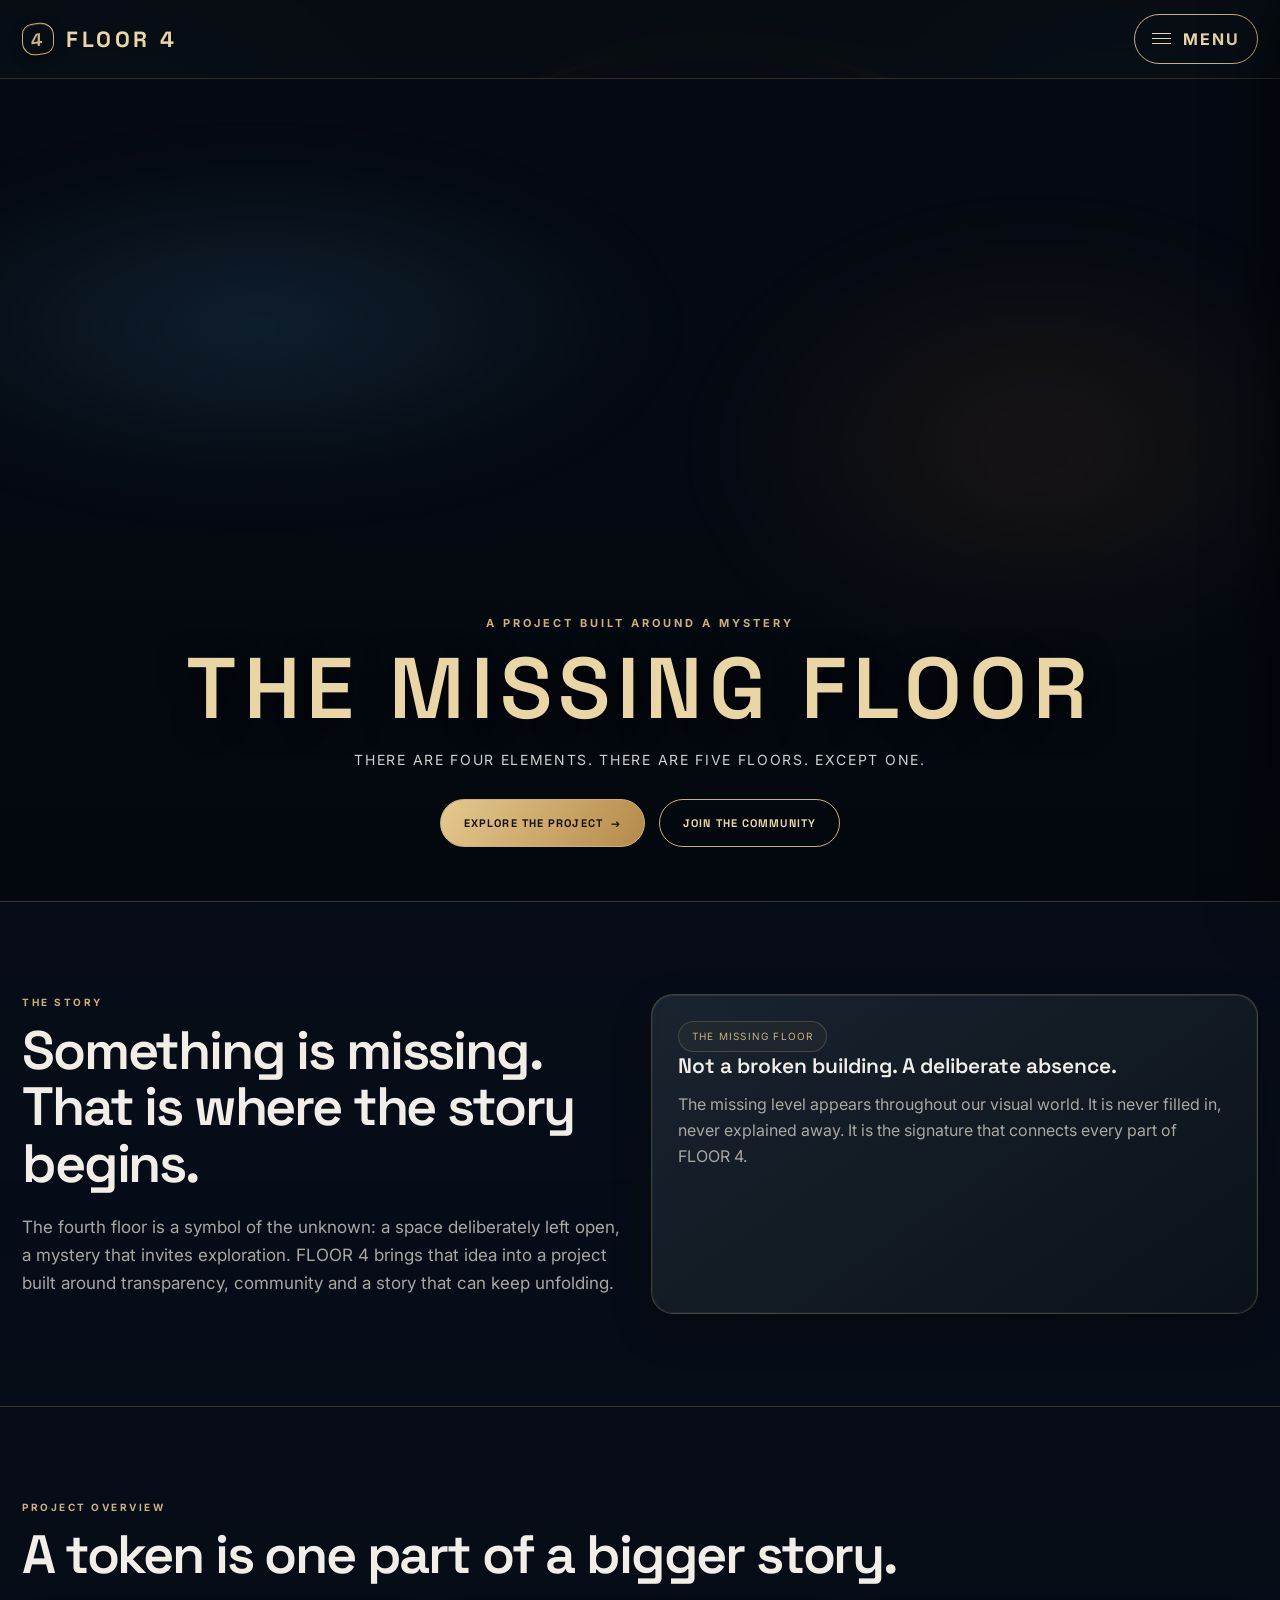
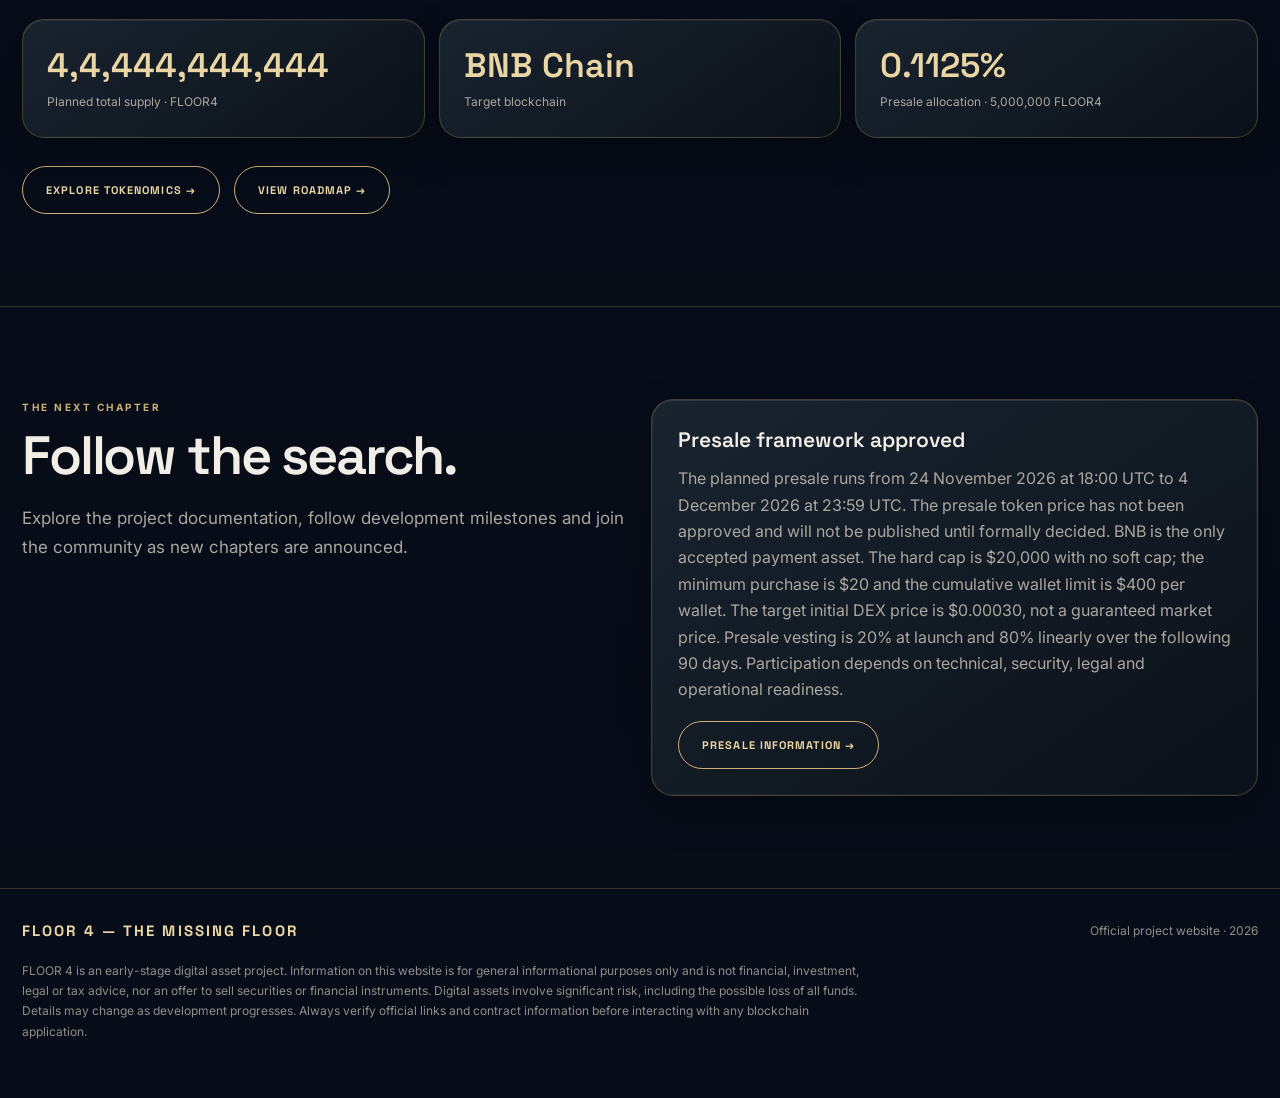
==== commit c19bf412: "Replace superseded homepage token terms with canonical decisions" ====
--- a/index.html
+++ b/index.html
@@ -2,5 +2,5 @@
 <html lang="en"><head><meta charset="utf-8"><meta name="viewport" content="width=device-width,initial-scale=1"><meta name="theme-color" content="#090d13"><meta name="description" content="FLOOR 4 — The Missing Floor. Discover the project, tokenomics and community."><title>The Missing Floor | FLOOR 4</title><link rel="stylesheet" href="css/style.css"></head><body><header class="site-header" data-site-header></header><main>
 <section class="hero"><div class="hero-art" role="img" aria-label="Futuristic city with four elemental towers and a central skyscraper with its fourth floor missing"></div><div class="hero-content"><div class="eyebrow">A project built around a mystery</div><h1>THE MISSING FLOOR</h1><p class="hero-copy">There are four elements. There are five floors. Except one.</p><div class="hero-actions"><a class="btn primary" href="tokenomics.html">Explore the project&nbsp; →</a><a class="btn" href="community.html">Join the community</a></div></div></section>
 <section class="section"><div class="wrap grid-2"><div><div class="section-kicker">The story</div><h2>Something is missing. That is where the story begins.</h2><p class="section-intro">The fourth floor is a symbol of the unknown: a space deliberately left open, a mystery that invites exploration. FLOOR 4 brings that idea into a project built around transparency, community and a story that can keep unfolding.</p></div><div class="surface"><span class="tag">THE MISSING FLOOR</span><h3>Not a broken building. A deliberate absence.</h3><p>The missing level appears throughout our visual world. It is never filled in, never explained away. It is the signature that connects every part of FLOOR 4.</p></div></div></section>
-<section class="section"><div class="wrap"><div class="section-kicker">Project overview</div><h2>A token is one part of a bigger story.</h2><div class="stat-grid"><div class="stat"><strong>4,444,444,444</strong><span>Planned total supply · FLOOR4</span></div><div class="stat"><strong>BNB Chain</strong><span>Target blockchain</span></div><div class="stat"><strong>0.1125%</strong><span>Presale allocation · 5,000,000 FLOOR4</span></div></div><div class="hero-actions" style="justify-content:flex-start;margin-top:28px"><a class="btn" href="tokenomics.html">Explore tokenomics →</a><a class="btn" href="roadmap.html">View roadmap →</a></div></div></section>
-<section class="section"><div class="wrap grid-2"><div><div class="section-kicker">The next chapter</div><h2>Follow the search.</h2><p class="section-intro">Explore the project documentation, follow development milestones and join the community as new chapters are announced.</p></div><div class="surface"><h3>Presale framework approved</h3><p>The planned presale runs from 24 November 2026 at 18:00 UTC to 4 December 2026 at 23:59 UTC. The approved price is $0.004 per FLOOR4, with BNB as the only accepted payment asset. The hard cap is $20,000 with no soft cap. Purchases are limited to 0.04–0.4 BNB per transaction and 250,000 FLOOR4 cumulatively per wallet. The target initial DEX price is $0.006, not a guaranteed market price. Participation depends on technical, security, legal and operational readiness.</p><p style="margin-top:18px"><a class="btn" href="presale.html">Presale information →</a></p></div></div></section></main><footer class="site-footer" data-site-footer></footer><script src="js/site.js"></script></body></html>+<section class="section"><div class="wrap"><div class="section-kicker">Project overview</div><h2>A token is one part of a bigger story.</h2><div class="stat-grid"><div class="stat"><strong>4,4,444,444,444</strong><span>Planned total supply · FLOOR4</span></div><div class="stat"><strong>BNB Chain</strong><span>Target blockchain</span></div><div class="stat"><strong>0.1125%</strong><span>Presale allocation · 5,000,000 FLOOR4</span></div></div><div class="hero-actions" style="justify-content:flex-start;margin-top:28px"><a class="btn" href="tokenomics.html">Explore tokenomics →</a><a class="btn" href="roadmap.html">View roadmap →</a></div></div></section>
+<section class="section"><div class="wrap grid-2"><div><div class="section-kicker">The next chapter</div><h2>Follow the search.</h2><p class="section-intro">Explore the project documentation, follow development milestones and join the community as new chapters are announced.</p></div><div class="surface"><h3>Presale framework approved</h3><p>The planned presale runs from 24 November 2026 at 18:00 UTC to 4 December 2026 at 23:59 UTC. The presale token price has not been approved and will not be published until formally decided. BNB is the only accepted payment asset. The hard cap is $20,000 with no soft cap; the minimum purchase is $20 and the cumulative wallet limit is $400 per wallet. The target initial DEX price is $0.00030, not a guaranteed market price. Presale vesting is 20% at launch and 80% linearly over the following 90 days. Participation depends on technical, security, legal and operational readiness.</p><p style="margin-top:18px"><a class="btn" href="presale.html">Presale information →</a></p></div></div></section></main><footer class="site-footer" data-site-footer></footer><script src="js/site.js"></script></body></html>
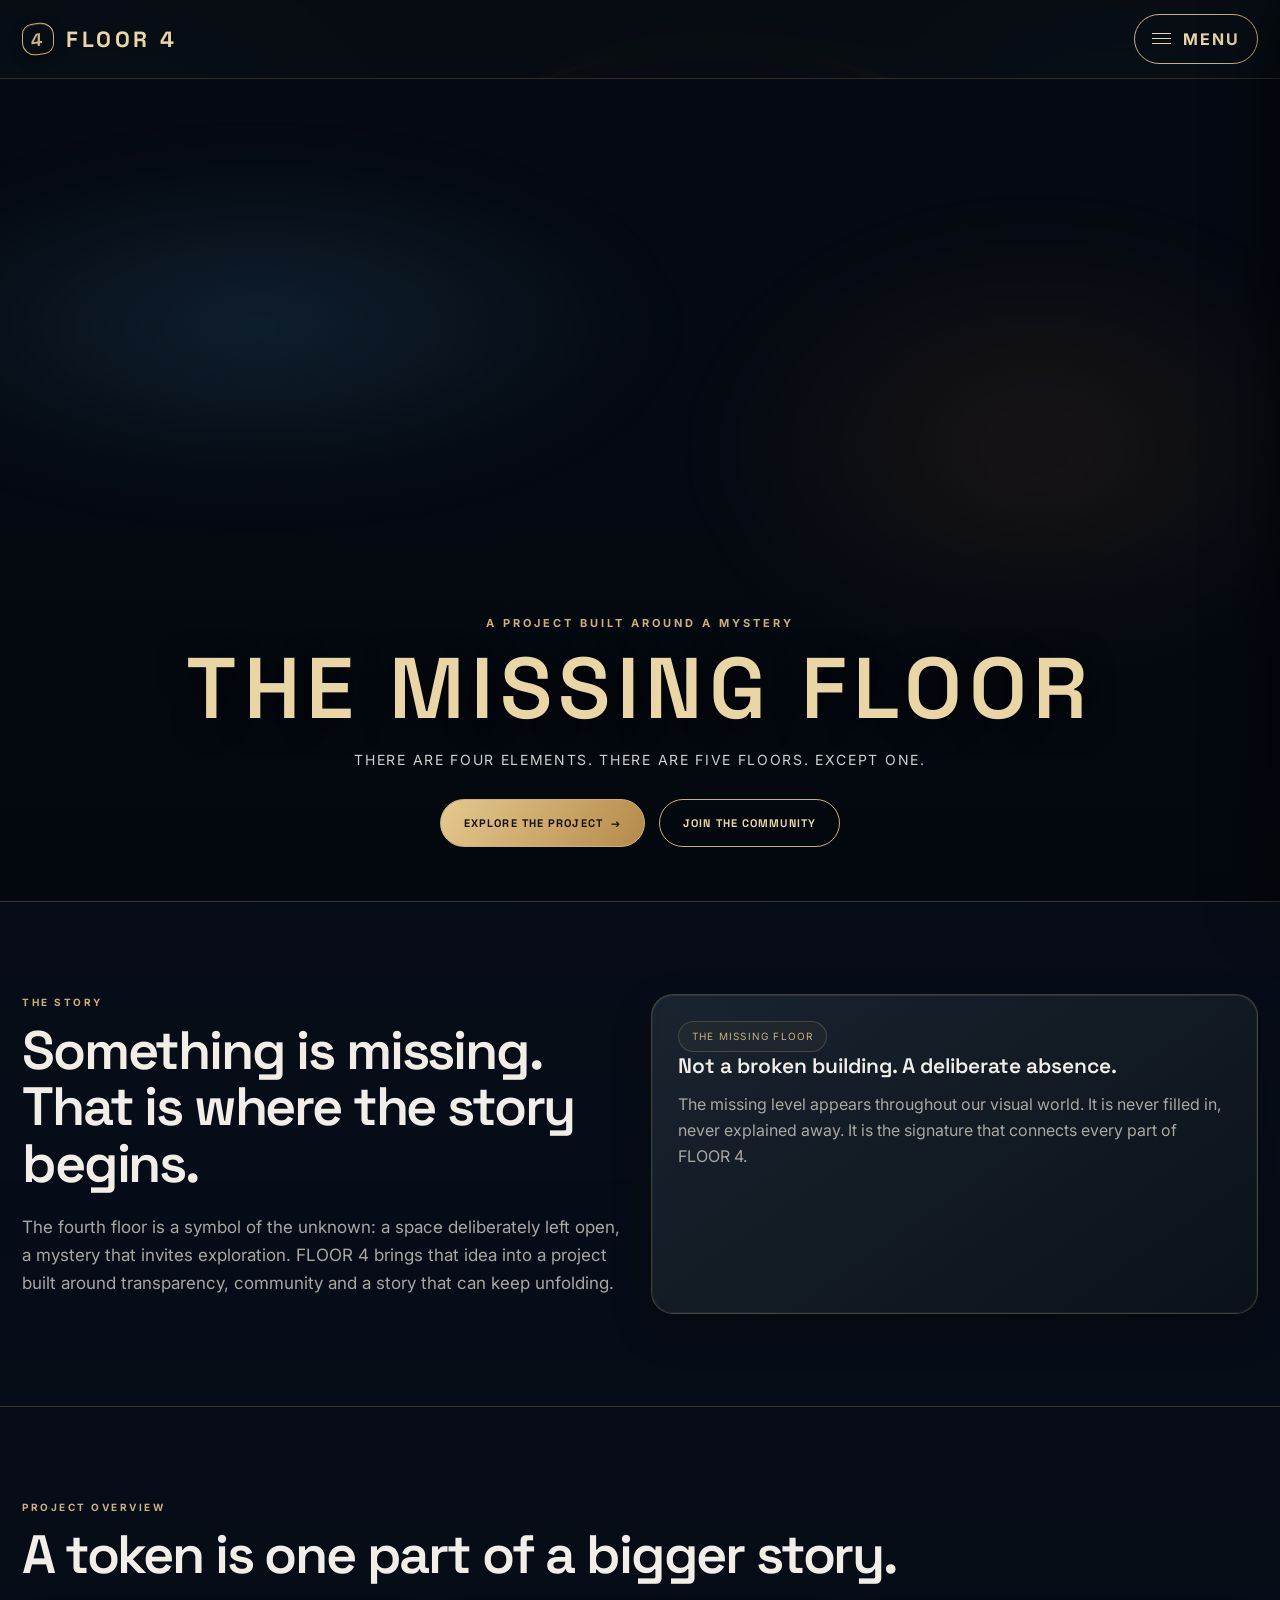
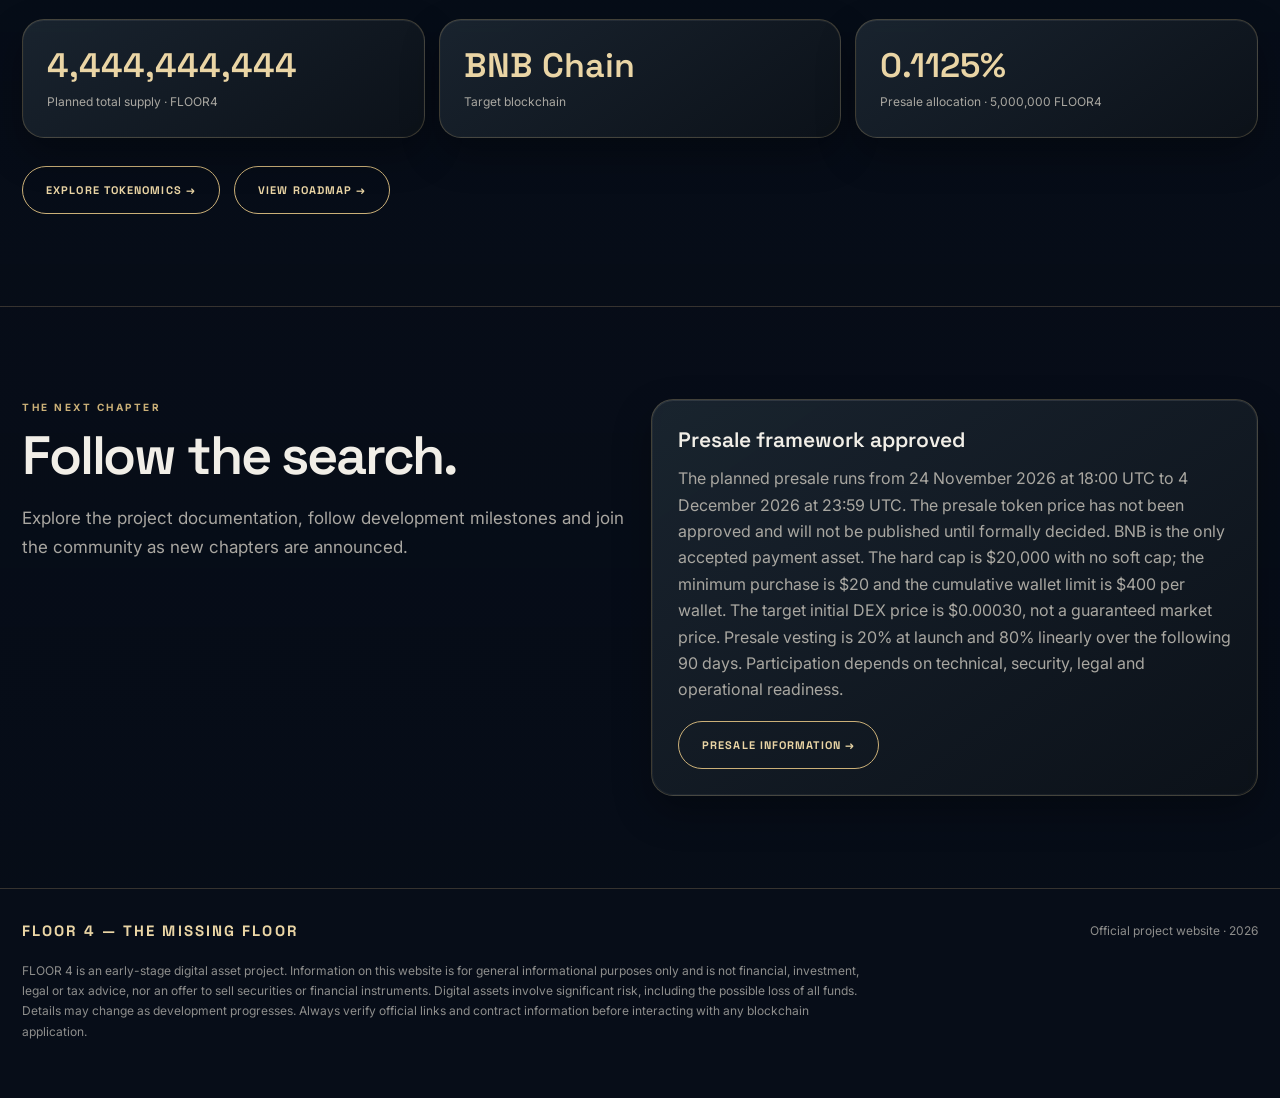
==== commit ba557cf2: "Synchronize all public pages with canonical FLOOR4 decisions" ====
--- a/index.html
+++ b/index.html
@@ -2,5 +2,5 @@
 <html lang="en"><head><meta charset="utf-8"><meta name="viewport" content="width=device-width,initial-scale=1"><meta name="theme-color" content="#090d13"><meta name="description" content="FLOOR 4 — The Missing Floor. Discover the project, tokenomics and community."><title>The Missing Floor | FLOOR 4</title><link rel="stylesheet" href="css/style.css"></head><body><header class="site-header" data-site-header></header><main>
 <section class="hero"><div class="hero-art" role="img" aria-label="Futuristic city with four elemental towers and a central skyscraper with its fourth floor missing"></div><div class="hero-content"><div class="eyebrow">A project built around a mystery</div><h1>THE MISSING FLOOR</h1><p class="hero-copy">There are four elements. There are five floors. Except one.</p><div class="hero-actions"><a class="btn primary" href="tokenomics.html">Explore the project&nbsp; →</a><a class="btn" href="community.html">Join the community</a></div></div></section>
 <section class="section"><div class="wrap grid-2"><div><div class="section-kicker">The story</div><h2>Something is missing. That is where the story begins.</h2><p class="section-intro">The fourth floor is a symbol of the unknown: a space deliberately left open, a mystery that invites exploration. FLOOR 4 brings that idea into a project built around transparency, community and a story that can keep unfolding.</p></div><div class="surface"><span class="tag">THE MISSING FLOOR</span><h3>Not a broken building. A deliberate absence.</h3><p>The missing level appears throughout our visual world. It is never filled in, never explained away. It is the signature that connects every part of FLOOR 4.</p></div></div></section>
-<section class="section"><div class="wrap"><div class="section-kicker">Project overview</div><h2>A token is one part of a bigger story.</h2><div class="stat-grid"><div class="stat"><strong>4,4,444,444,444</strong><span>Planned total supply · FLOOR4</span></div><div class="stat"><strong>BNB Chain</strong><span>Target blockchain</span></div><div class="stat"><strong>0.1125%</strong><span>Presale allocation · 5,000,000 FLOOR4</span></div></div><div class="hero-actions" style="justify-content:flex-start;margin-top:28px"><a class="btn" href="tokenomics.html">Explore tokenomics →</a><a class="btn" href="roadmap.html">View roadmap →</a></div></div></section>
+<section class="section"><div class="wrap"><div class="section-kicker">Project overview</div><h2>A token is one part of a bigger story.</h2><div class="stat-grid"><div class="stat"><strong>4,444,444,444</strong><span>Planned total supply · FLOOR4</span></div><div class="stat"><strong>BNB Chain</strong><span>Target blockchain</span></div><div class="stat"><strong>0.1125%</strong><span>Presale allocation · 5,000,000 FLOOR4</span></div></div><div class="hero-actions" style="justify-content:flex-start;margin-top:28px"><a class="btn" href="tokenomics.html">Explore tokenomics →</a><a class="btn" href="roadmap.html">View roadmap →</a></div></div></section>
 <section class="section"><div class="wrap grid-2"><div><div class="section-kicker">The next chapter</div><h2>Follow the search.</h2><p class="section-intro">Explore the project documentation, follow development milestones and join the community as new chapters are announced.</p></div><div class="surface"><h3>Presale framework approved</h3><p>The planned presale runs from 24 November 2026 at 18:00 UTC to 4 December 2026 at 23:59 UTC. The presale token price has not been approved and will not be published until formally decided. BNB is the only accepted payment asset. The hard cap is $20,000 with no soft cap; the minimum purchase is $20 and the cumulative wallet limit is $400 per wallet. The target initial DEX price is $0.00030, not a guaranteed market price. Presale vesting is 20% at launch and 80% linearly over the following 90 days. Participation depends on technical, security, legal and operational readiness.</p><p style="margin-top:18px"><a class="btn" href="presale.html">Presale information →</a></p></div></div></section></main><footer class="site-footer" data-site-footer></footer><script src="js/site.js"></script></body></html>
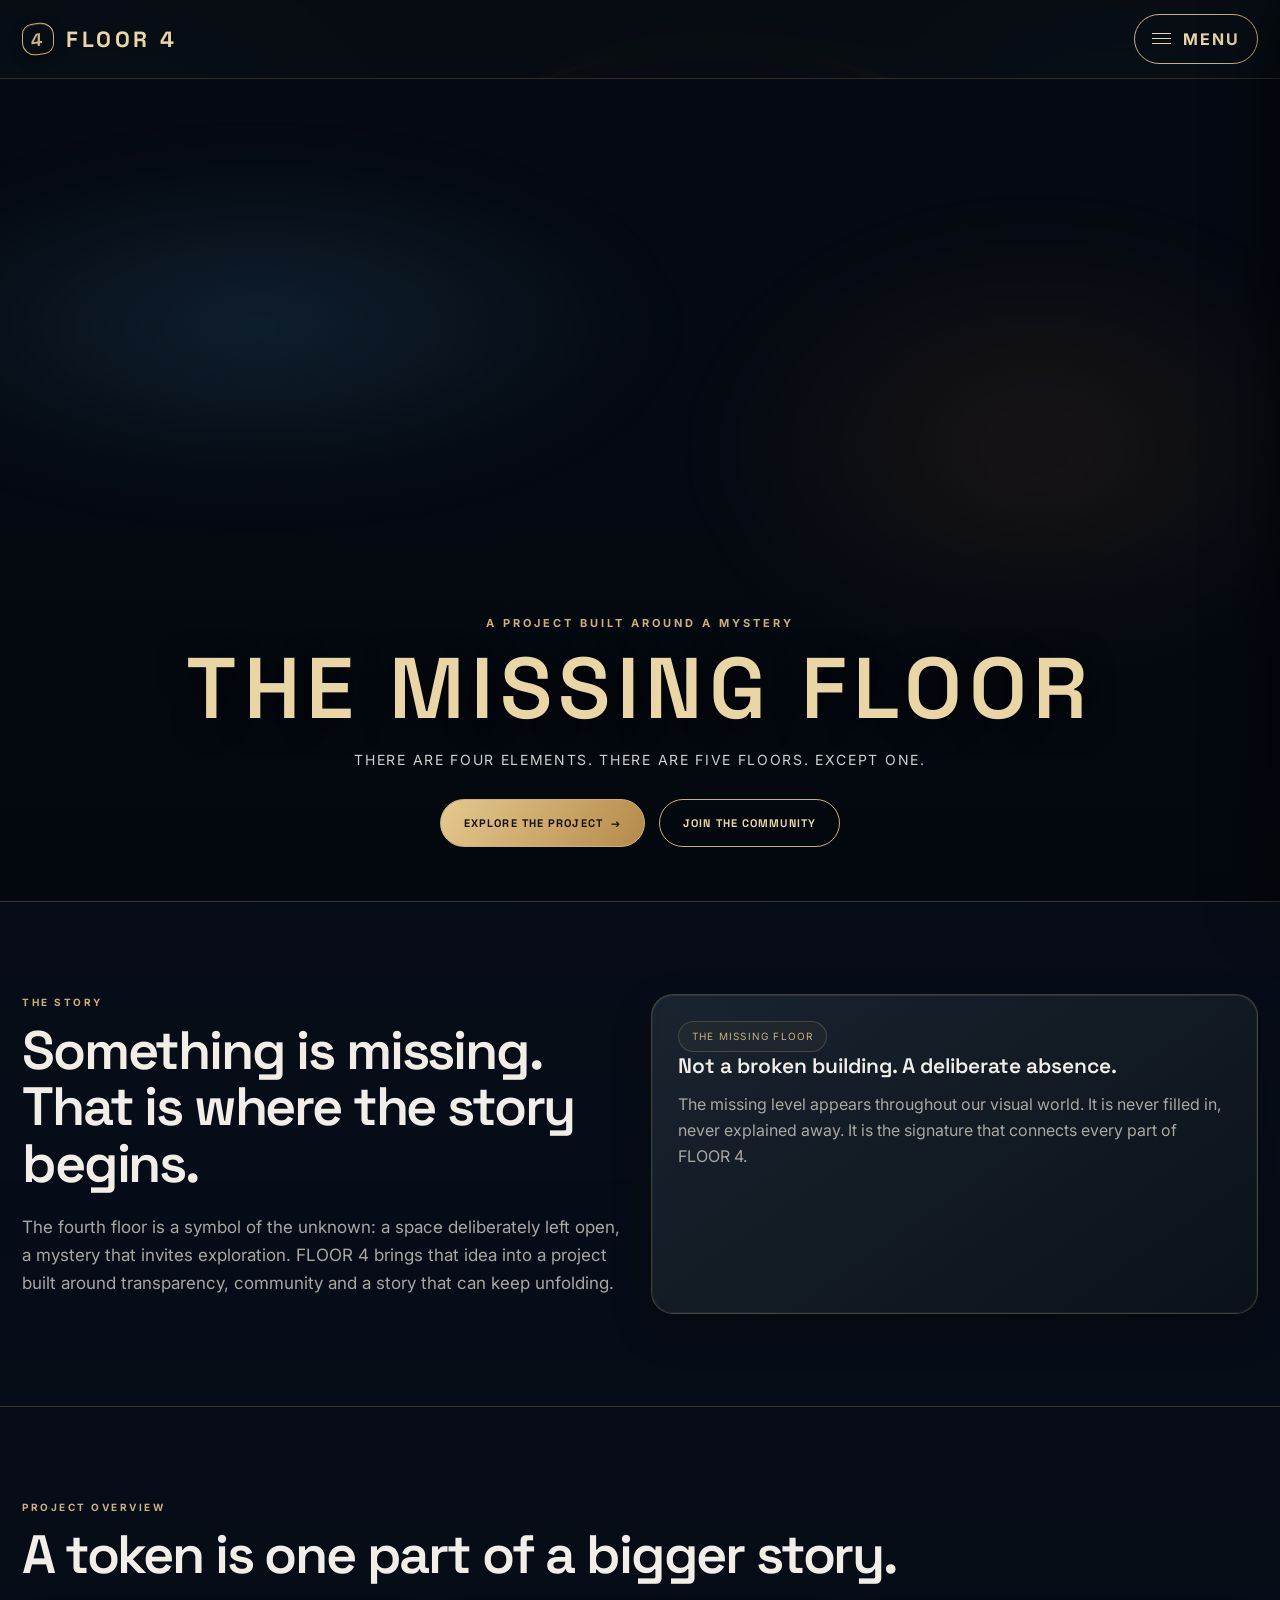
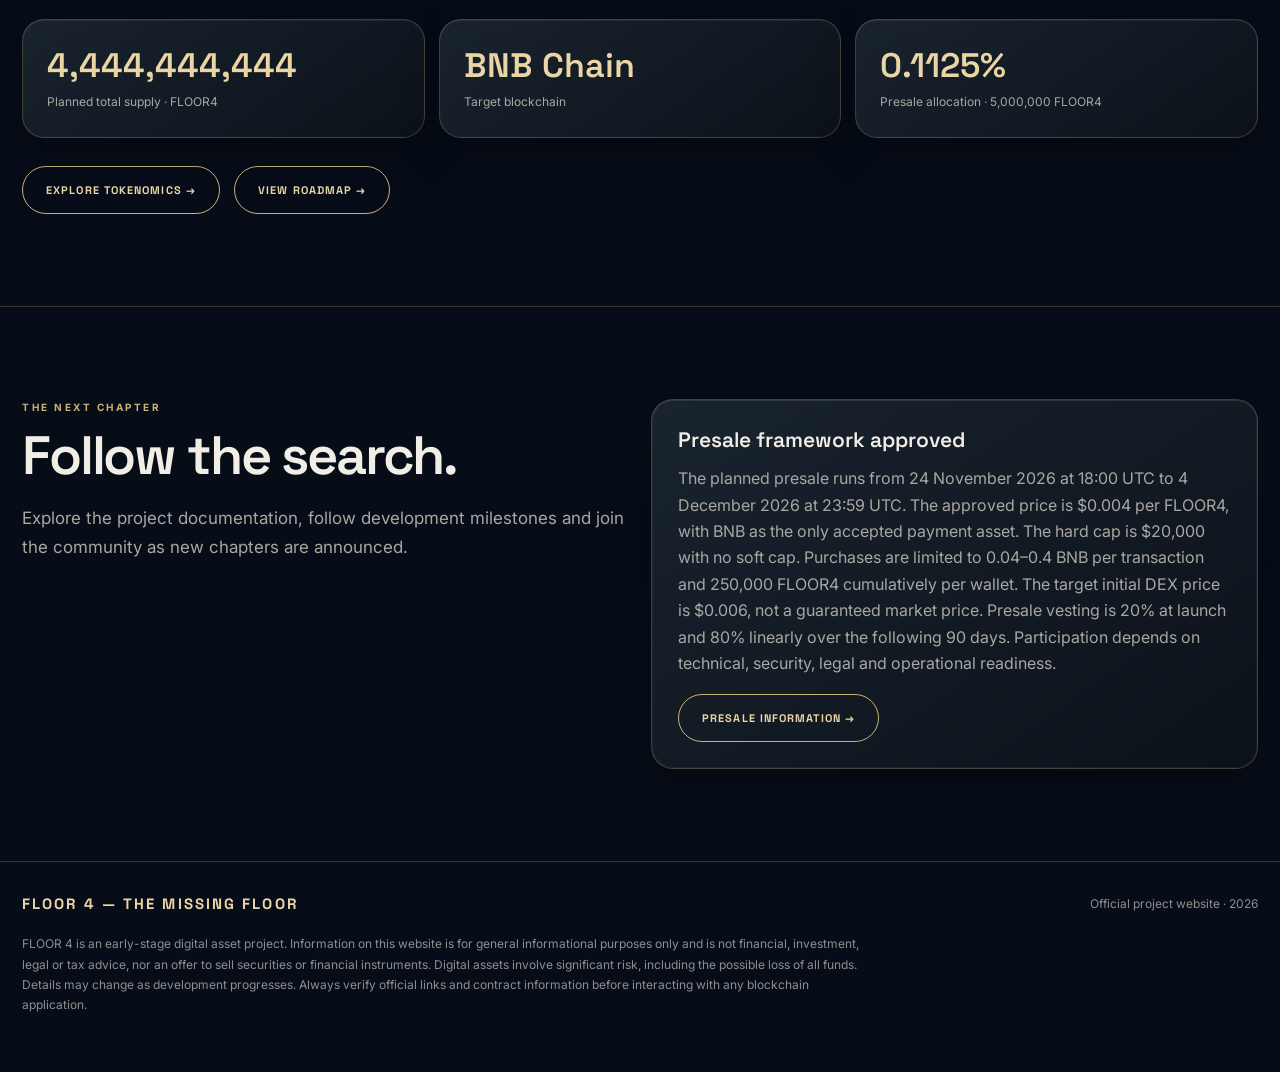
==== commit d0416c56: "Correct homepage presale terms from approved decisions" ====
--- a/index.html
+++ b/index.html
@@ -3,4 +3,4 @@
 <section class="hero"><div class="hero-art" role="img" aria-label="Futuristic city with four elemental towers and a central skyscraper with its fourth floor missing"></div><div class="hero-content"><div class="eyebrow">A project built around a mystery</div><h1>THE MISSING FLOOR</h1><p class="hero-copy">There are four elements. There are five floors. Except one.</p><div class="hero-actions"><a class="btn primary" href="tokenomics.html">Explore the project&nbsp; →</a><a class="btn" href="community.html">Join the community</a></div></div></section>
 <section class="section"><div class="wrap grid-2"><div><div class="section-kicker">The story</div><h2>Something is missing. That is where the story begins.</h2><p class="section-intro">The fourth floor is a symbol of the unknown: a space deliberately left open, a mystery that invites exploration. FLOOR 4 brings that idea into a project built around transparency, community and a story that can keep unfolding.</p></div><div class="surface"><span class="tag">THE MISSING FLOOR</span><h3>Not a broken building. A deliberate absence.</h3><p>The missing level appears throughout our visual world. It is never filled in, never explained away. It is the signature that connects every part of FLOOR 4.</p></div></div></section>
 <section class="section"><div class="wrap"><div class="section-kicker">Project overview</div><h2>A token is one part of a bigger story.</h2><div class="stat-grid"><div class="stat"><strong>4,444,444,444</strong><span>Planned total supply · FLOOR4</span></div><div class="stat"><strong>BNB Chain</strong><span>Target blockchain</span></div><div class="stat"><strong>0.1125%</strong><span>Presale allocation · 5,000,000 FLOOR4</span></div></div><div class="hero-actions" style="justify-content:flex-start;margin-top:28px"><a class="btn" href="tokenomics.html">Explore tokenomics →</a><a class="btn" href="roadmap.html">View roadmap →</a></div></div></section>
-<section class="section"><div class="wrap grid-2"><div><div class="section-kicker">The next chapter</div><h2>Follow the search.</h2><p class="section-intro">Explore the project documentation, follow development milestones and join the community as new chapters are announced.</p></div><div class="surface"><h3>Presale framework approved</h3><p>The planned presale runs from 24 November 2026 at 18:00 UTC to 4 December 2026 at 23:59 UTC. The presale token price has not been approved and will not be published until formally decided. BNB is the only accepted payment asset. The hard cap is $20,000 with no soft cap; the minimum purchase is $20 and the cumulative wallet limit is $400 per wallet. The target initial DEX price is $0.00030, not a guaranteed market price. Presale vesting is 20% at launch and 80% linearly over the following 90 days. Participation depends on technical, security, legal and operational readiness.</p><p style="margin-top:18px"><a class="btn" href="presale.html">Presale information →</a></p></div></div></section></main><footer class="site-footer" data-site-footer></footer><script src="js/site.js"></script></body></html>+<section class="section"><div class="wrap grid-2"><div><div class="section-kicker">The next chapter</div><h2>Follow the search.</h2><p class="section-intro">Explore the project documentation, follow development milestones and join the community as new chapters are announced.</p></div><div class="surface"><h3>Presale framework approved</h3><p>The planned presale runs from 24 November 2026 at 18:00 UTC to 4 December 2026 at 23:59 UTC. The approved price is $0.004 per FLOOR4, with BNB as the only accepted payment asset. The hard cap is $20,000 with no soft cap. Purchases are limited to 0.04–0.4 BNB per transaction and 250,000 FLOOR4 cumulatively per wallet. The target initial DEX price is $0.006, not a guaranteed market price. Presale vesting is 20% at launch and 80% linearly over the following 90 days. Participation depends on technical, security, legal and operational readiness.</p><p style="margin-top:18px"><a class="btn" href="presale.html">Presale information →</a></p></div></div></section></main><footer class="site-footer" data-site-footer></footer><script src="js/site.js"></script></body></html>
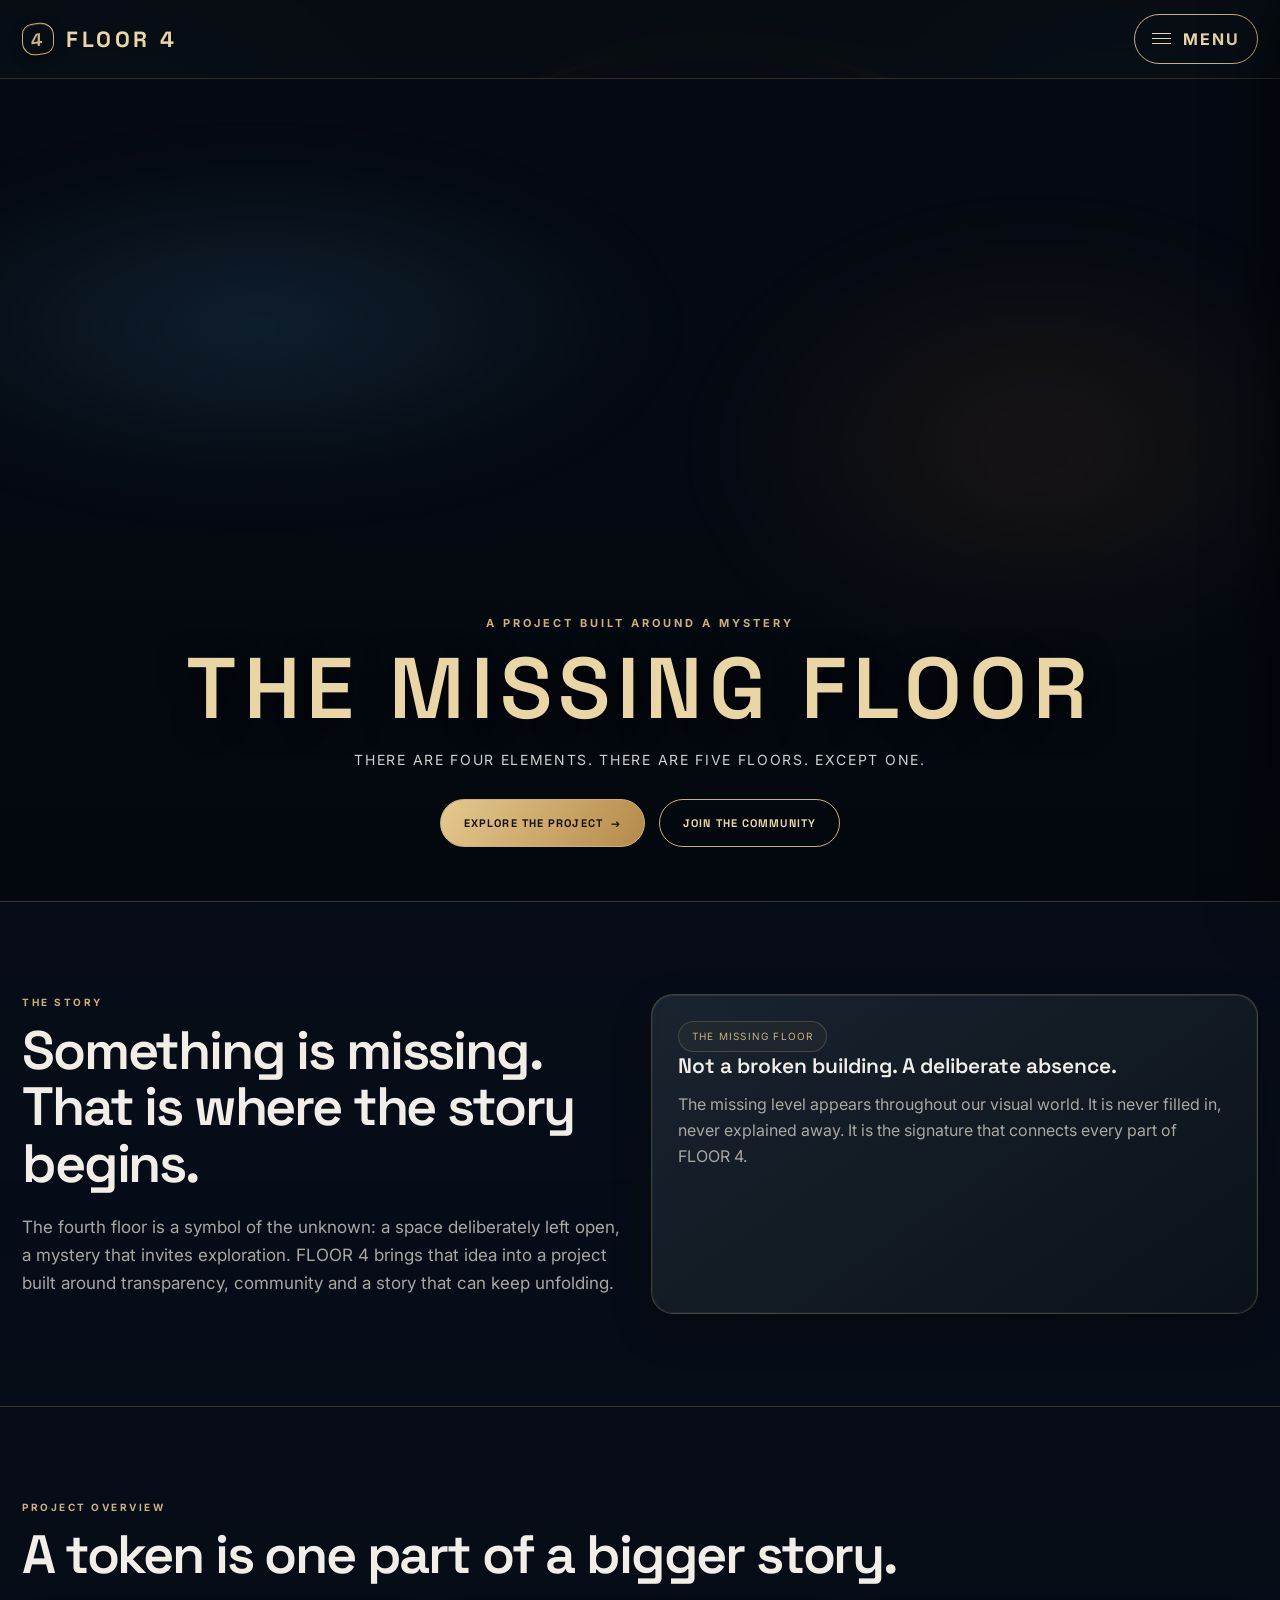
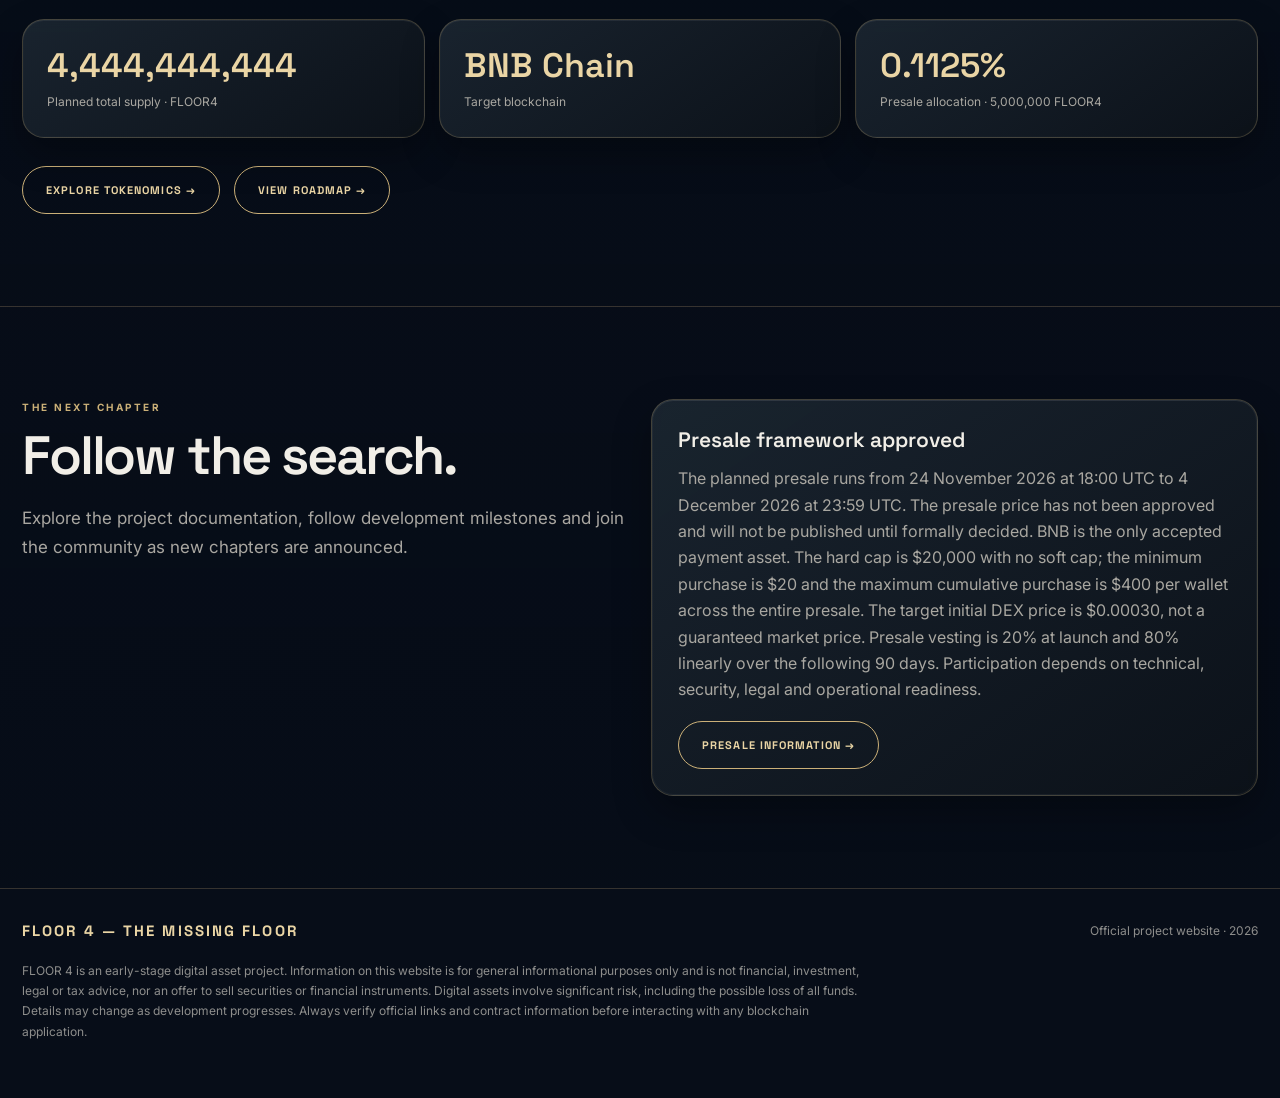
==== commit 9a3ea22c: "Apply latest canonical presale parameters to public pages" ====
--- a/index.html
+++ b/index.html
@@ -3,4 +3,4 @@
 <section class="hero"><div class="hero-art" role="img" aria-label="Futuristic city with four elemental towers and a central skyscraper with its fourth floor missing"></div><div class="hero-content"><div class="eyebrow">A project built around a mystery</div><h1>THE MISSING FLOOR</h1><p class="hero-copy">There are four elements. There are five floors. Except one.</p><div class="hero-actions"><a class="btn primary" href="tokenomics.html">Explore the project&nbsp; →</a><a class="btn" href="community.html">Join the community</a></div></div></section>
 <section class="section"><div class="wrap grid-2"><div><div class="section-kicker">The story</div><h2>Something is missing. That is where the story begins.</h2><p class="section-intro">The fourth floor is a symbol of the unknown: a space deliberately left open, a mystery that invites exploration. FLOOR 4 brings that idea into a project built around transparency, community and a story that can keep unfolding.</p></div><div class="surface"><span class="tag">THE MISSING FLOOR</span><h3>Not a broken building. A deliberate absence.</h3><p>The missing level appears throughout our visual world. It is never filled in, never explained away. It is the signature that connects every part of FLOOR 4.</p></div></div></section>
 <section class="section"><div class="wrap"><div class="section-kicker">Project overview</div><h2>A token is one part of a bigger story.</h2><div class="stat-grid"><div class="stat"><strong>4,444,444,444</strong><span>Planned total supply · FLOOR4</span></div><div class="stat"><strong>BNB Chain</strong><span>Target blockchain</span></div><div class="stat"><strong>0.1125%</strong><span>Presale allocation · 5,000,000 FLOOR4</span></div></div><div class="hero-actions" style="justify-content:flex-start;margin-top:28px"><a class="btn" href="tokenomics.html">Explore tokenomics →</a><a class="btn" href="roadmap.html">View roadmap →</a></div></div></section>
-<section class="section"><div class="wrap grid-2"><div><div class="section-kicker">The next chapter</div><h2>Follow the search.</h2><p class="section-intro">Explore the project documentation, follow development milestones and join the community as new chapters are announced.</p></div><div class="surface"><h3>Presale framework approved</h3><p>The planned presale runs from 24 November 2026 at 18:00 UTC to 4 December 2026 at 23:59 UTC. The approved price is $0.004 per FLOOR4, with BNB as the only accepted payment asset. The hard cap is $20,000 with no soft cap. Purchases are limited to 0.04–0.4 BNB per transaction and 250,000 FLOOR4 cumulatively per wallet. The target initial DEX price is $0.006, not a guaranteed market price. Presale vesting is 20% at launch and 80% linearly over the following 90 days. Participation depends on technical, security, legal and operational readiness.</p><p style="margin-top:18px"><a class="btn" href="presale.html">Presale information →</a></p></div></div></section></main><footer class="site-footer" data-site-footer></footer><script src="js/site.js"></script></body></html>+<section class="section"><div class="wrap grid-2"><div><div class="section-kicker">The next chapter</div><h2>Follow the search.</h2><p class="section-intro">Explore the project documentation, follow development milestones and join the community as new chapters are announced.</p></div><div class="surface"><h3>Presale framework approved</h3><p>The planned presale runs from 24 November 2026 at 18:00 UTC to 4 December 2026 at 23:59 UTC. The presale price has not been approved and will not be published until formally decided. BNB is the only accepted payment asset. The hard cap is $20,000 with no soft cap; the minimum purchase is $20 and the maximum cumulative purchase is $400 per wallet across the entire presale. The target initial DEX price is $0.00030, not a guaranteed market price. Presale vesting is 20% at launch and 80% linearly over the following 90 days. Participation depends on technical, security, legal and operational readiness.</p><p style="margin-top:18px"><a class="btn" href="presale.html">Presale information →</a></p></div></div></section></main><footer class="site-footer" data-site-footer></footer><script src="js/site.js"></script></body></html>
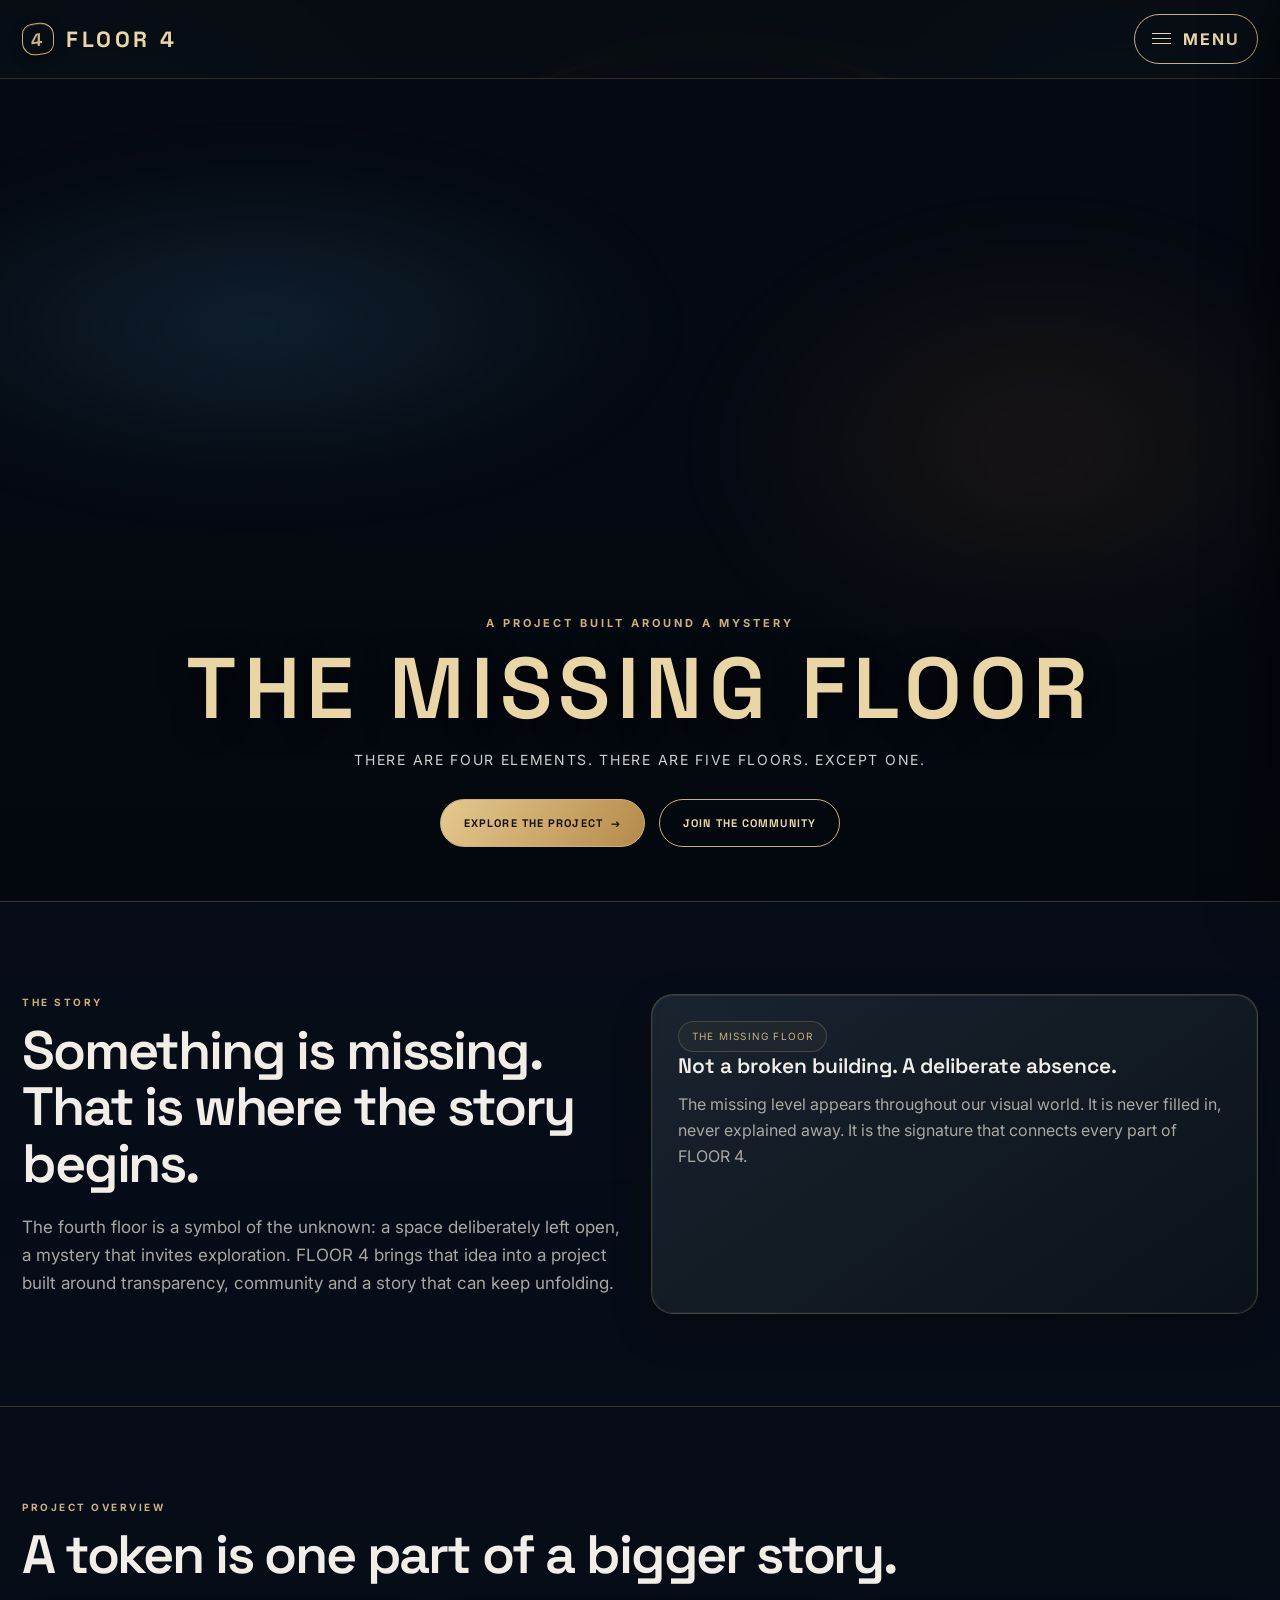
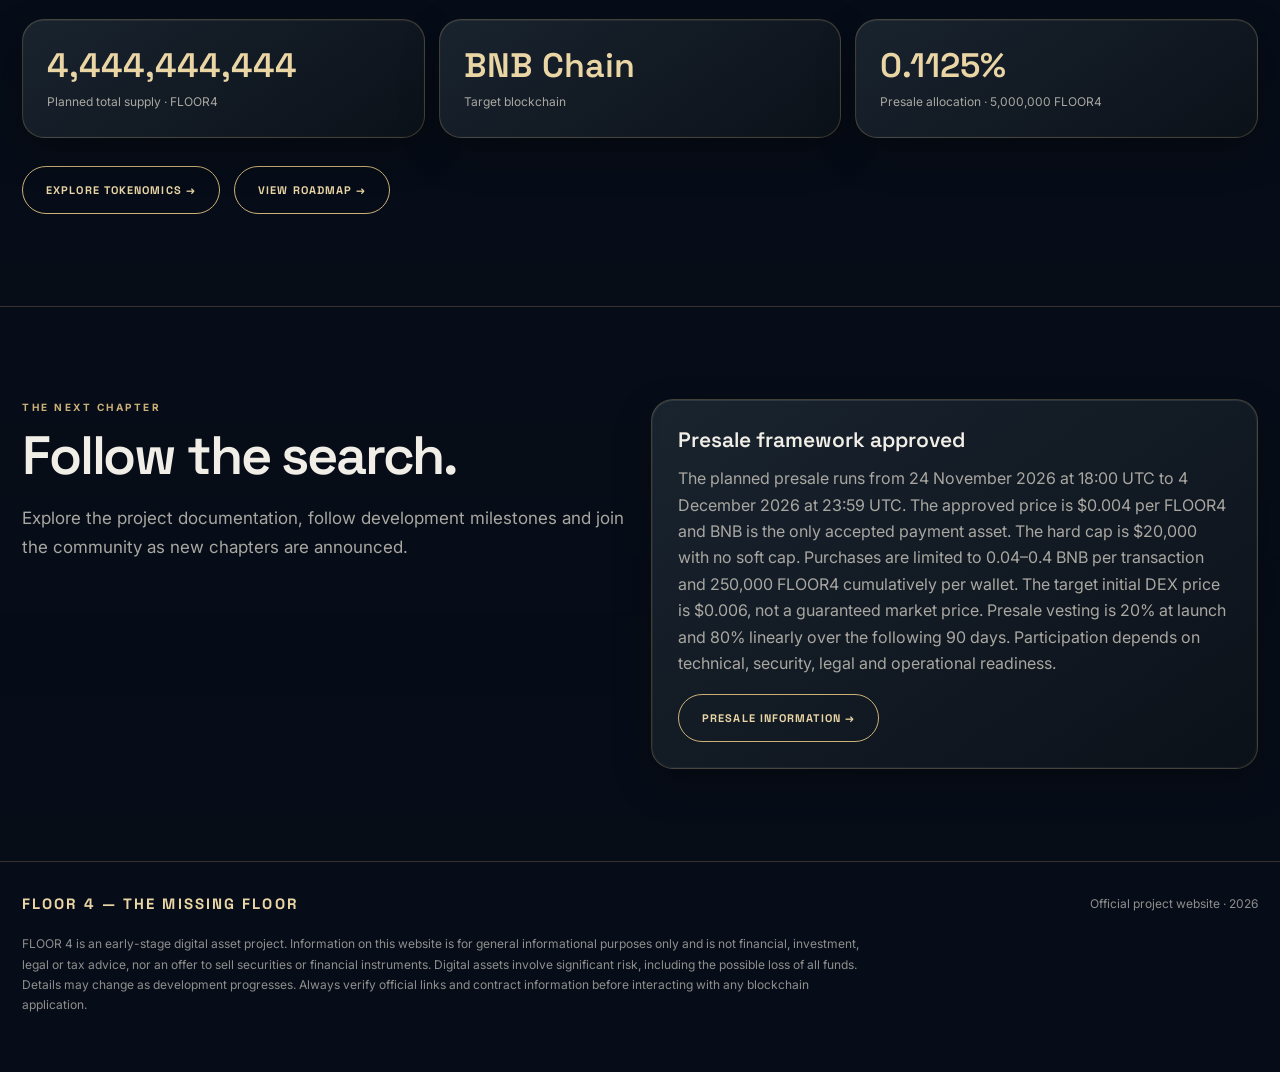
==== commit eb0f44ee: "Correct homepage presale price, BNB limits and target DEX price" ====
--- a/index.html
+++ b/index.html
@@ -3,4 +3,4 @@
 <section class="hero"><div class="hero-art" role="img" aria-label="Futuristic city with four elemental towers and a central skyscraper with its fourth floor missing"></div><div class="hero-content"><div class="eyebrow">A project built around a mystery</div><h1>THE MISSING FLOOR</h1><p class="hero-copy">There are four elements. There are five floors. Except one.</p><div class="hero-actions"><a class="btn primary" href="tokenomics.html">Explore the project&nbsp; →</a><a class="btn" href="community.html">Join the community</a></div></div></section>
 <section class="section"><div class="wrap grid-2"><div><div class="section-kicker">The story</div><h2>Something is missing. That is where the story begins.</h2><p class="section-intro">The fourth floor is a symbol of the unknown: a space deliberately left open, a mystery that invites exploration. FLOOR 4 brings that idea into a project built around transparency, community and a story that can keep unfolding.</p></div><div class="surface"><span class="tag">THE MISSING FLOOR</span><h3>Not a broken building. A deliberate absence.</h3><p>The missing level appears throughout our visual world. It is never filled in, never explained away. It is the signature that connects every part of FLOOR 4.</p></div></div></section>
 <section class="section"><div class="wrap"><div class="section-kicker">Project overview</div><h2>A token is one part of a bigger story.</h2><div class="stat-grid"><div class="stat"><strong>4,444,444,444</strong><span>Planned total supply · FLOOR4</span></div><div class="stat"><strong>BNB Chain</strong><span>Target blockchain</span></div><div class="stat"><strong>0.1125%</strong><span>Presale allocation · 5,000,000 FLOOR4</span></div></div><div class="hero-actions" style="justify-content:flex-start;margin-top:28px"><a class="btn" href="tokenomics.html">Explore tokenomics →</a><a class="btn" href="roadmap.html">View roadmap →</a></div></div></section>
-<section class="section"><div class="wrap grid-2"><div><div class="section-kicker">The next chapter</div><h2>Follow the search.</h2><p class="section-intro">Explore the project documentation, follow development milestones and join the community as new chapters are announced.</p></div><div class="surface"><h3>Presale framework approved</h3><p>The planned presale runs from 24 November 2026 at 18:00 UTC to 4 December 2026 at 23:59 UTC. The presale price has not been approved and will not be published until formally decided. BNB is the only accepted payment asset. The hard cap is $20,000 with no soft cap; the minimum purchase is $20 and the maximum cumulative purchase is $400 per wallet across the entire presale. The target initial DEX price is $0.00030, not a guaranteed market price. Presale vesting is 20% at launch and 80% linearly over the following 90 days. Participation depends on technical, security, legal and operational readiness.</p><p style="margin-top:18px"><a class="btn" href="presale.html">Presale information →</a></p></div></div></section></main><footer class="site-footer" data-site-footer></footer><script src="js/site.js"></script></body></html>+<section class="section"><div class="wrap grid-2"><div><div class="section-kicker">The next chapter</div><h2>Follow the search.</h2><p class="section-intro">Explore the project documentation, follow development milestones and join the community as new chapters are announced.</p></div><div class="surface"><h3>Presale framework approved</h3><p>The planned presale runs from 24 November 2026 at 18:00 UTC to 4 December 2026 at 23:59 UTC. The approved price is $0.004 per FLOOR4 and BNB is the only accepted payment asset. The hard cap is $20,000 with no soft cap. Purchases are limited to 0.04–0.4 BNB per transaction and 250,000 FLOOR4 cumulatively per wallet. The target initial DEX price is $0.006, not a guaranteed market price. Presale vesting is 20% at launch and 80% linearly over the following 90 days. Participation depends on technical, security, legal and operational readiness.</p><p style="margin-top:18px"><a class="btn" href="presale.html">Presale information →</a></p></div></div></section></main><footer class="site-footer" data-site-footer></footer><script src="js/site.js"></script></body></html>
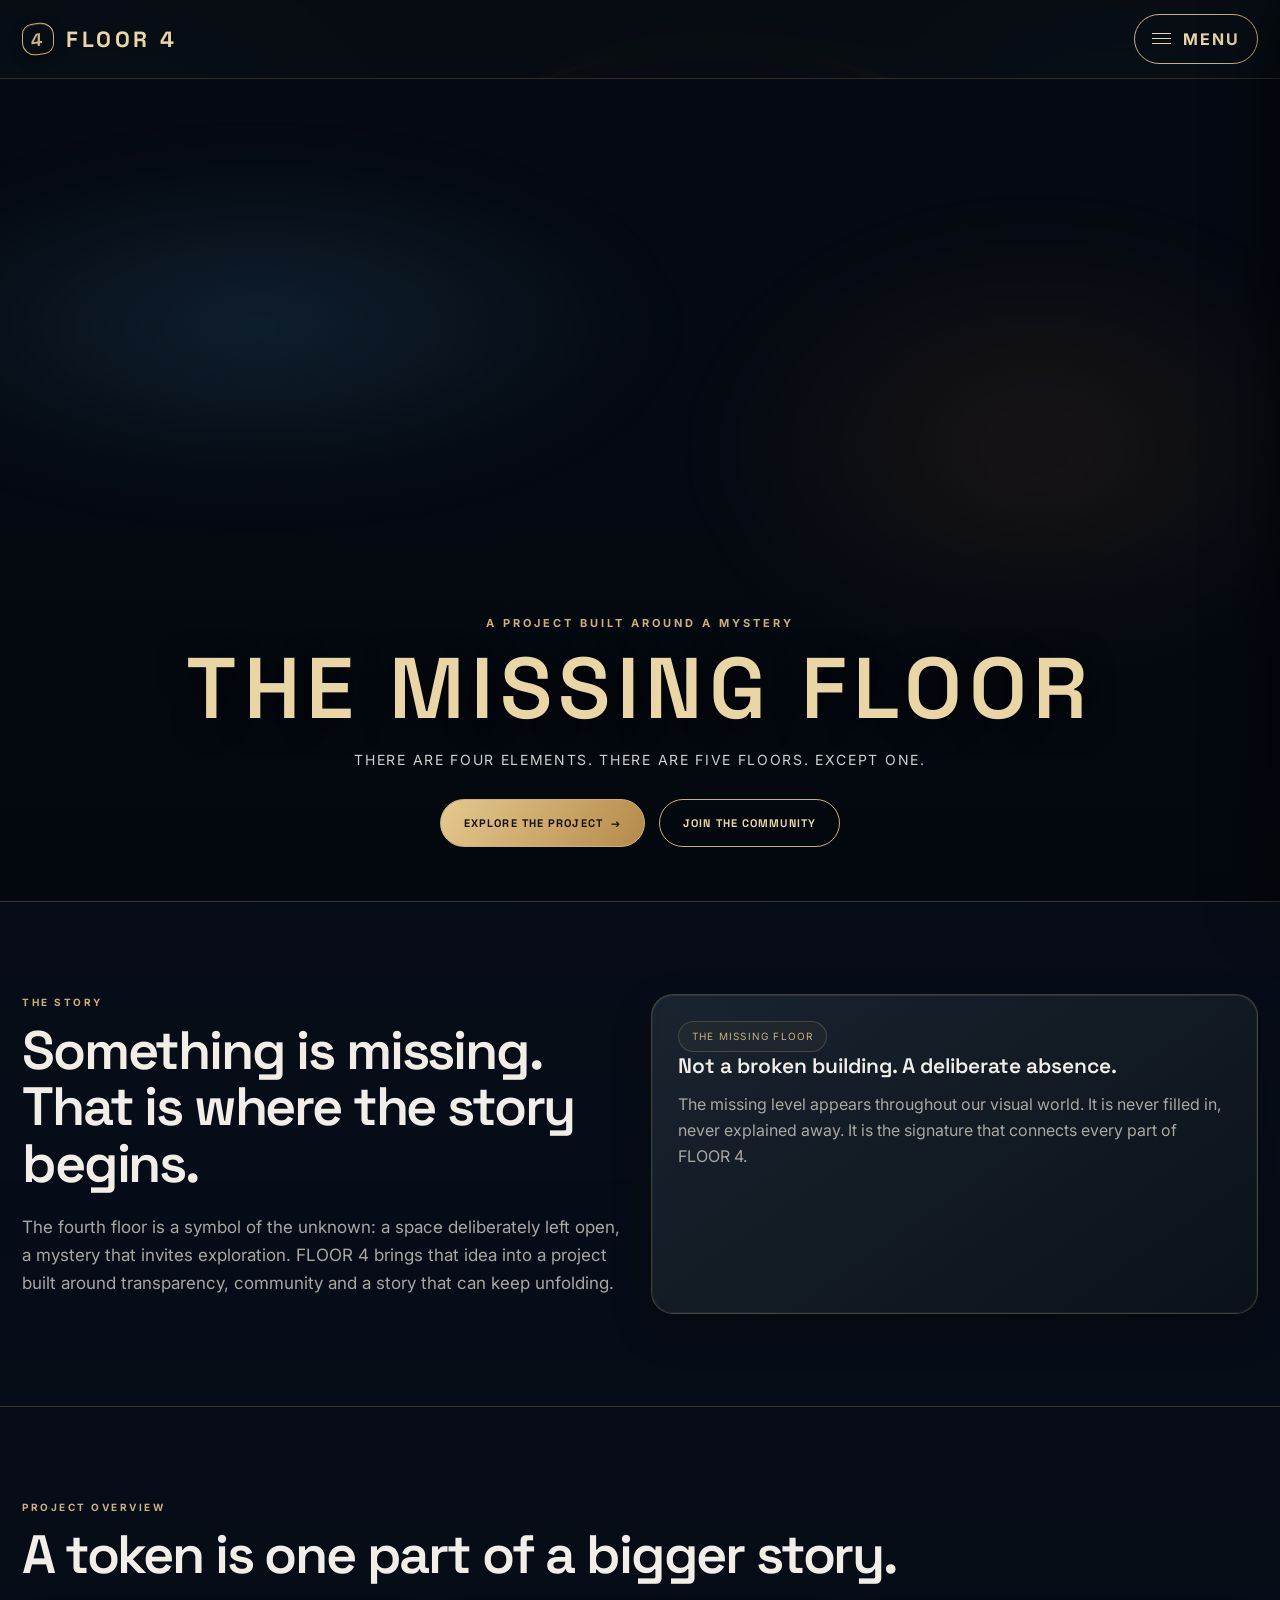
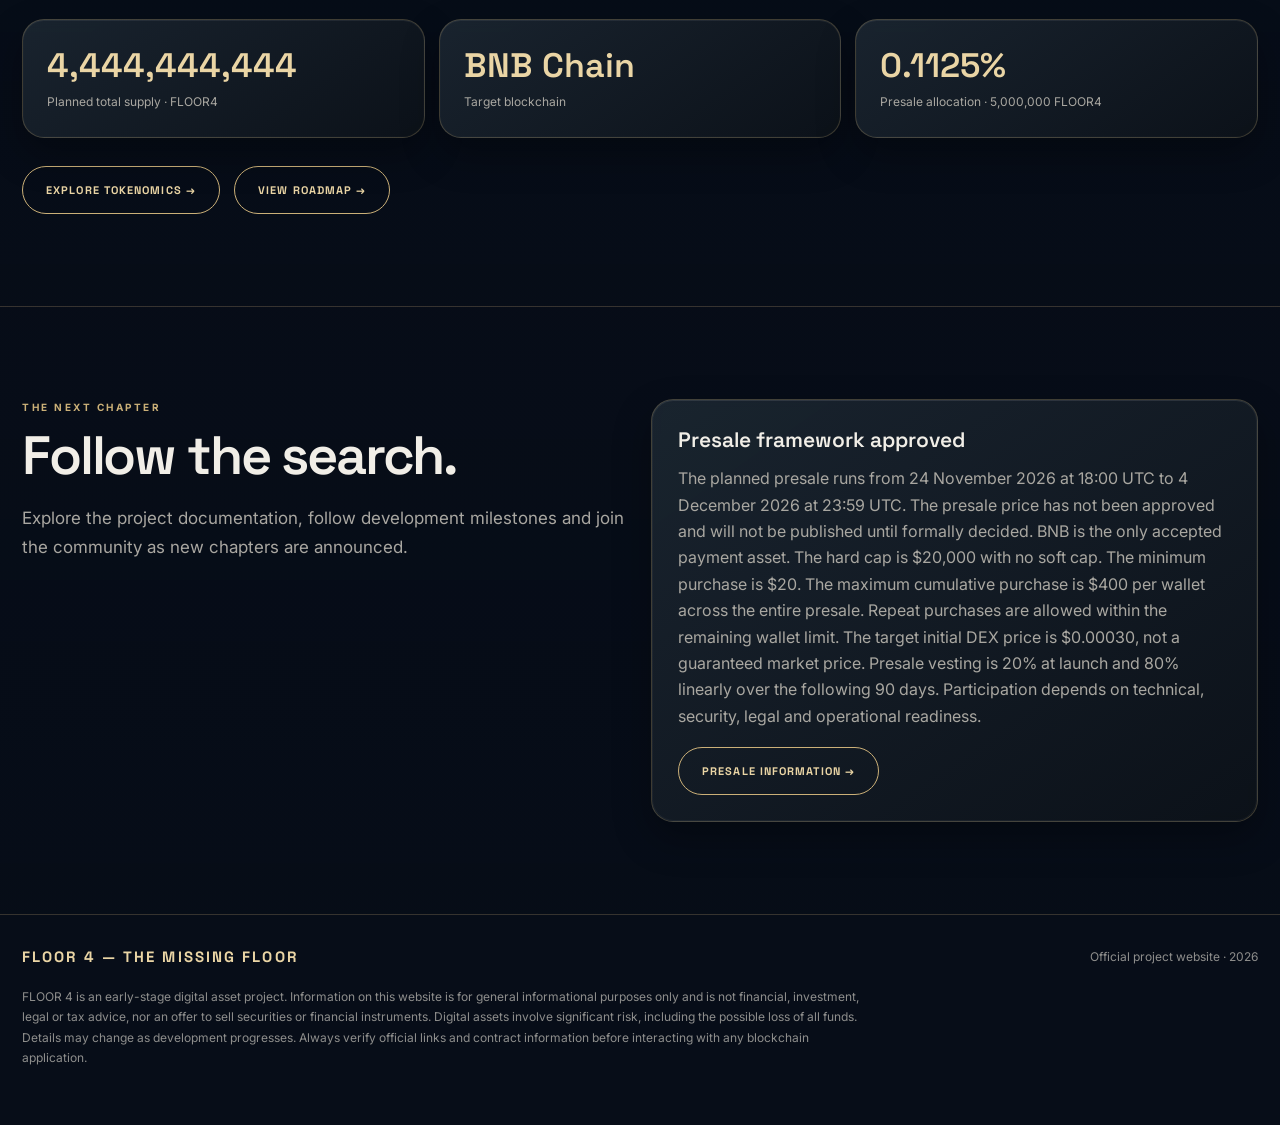
==== commit 0c01c32f: "Correct public FLOOR4 data to latest canonical Notion decisions" ====
--- a/index.html
+++ b/index.html
@@ -3,4 +3,4 @@
 <section class="hero"><div class="hero-art" role="img" aria-label="Futuristic city with four elemental towers and a central skyscraper with its fourth floor missing"></div><div class="hero-content"><div class="eyebrow">A project built around a mystery</div><h1>THE MISSING FLOOR</h1><p class="hero-copy">There are four elements. There are five floors. Except one.</p><div class="hero-actions"><a class="btn primary" href="tokenomics.html">Explore the project&nbsp; →</a><a class="btn" href="community.html">Join the community</a></div></div></section>
 <section class="section"><div class="wrap grid-2"><div><div class="section-kicker">The story</div><h2>Something is missing. That is where the story begins.</h2><p class="section-intro">The fourth floor is a symbol of the unknown: a space deliberately left open, a mystery that invites exploration. FLOOR 4 brings that idea into a project built around transparency, community and a story that can keep unfolding.</p></div><div class="surface"><span class="tag">THE MISSING FLOOR</span><h3>Not a broken building. A deliberate absence.</h3><p>The missing level appears throughout our visual world. It is never filled in, never explained away. It is the signature that connects every part of FLOOR 4.</p></div></div></section>
 <section class="section"><div class="wrap"><div class="section-kicker">Project overview</div><h2>A token is one part of a bigger story.</h2><div class="stat-grid"><div class="stat"><strong>4,444,444,444</strong><span>Planned total supply · FLOOR4</span></div><div class="stat"><strong>BNB Chain</strong><span>Target blockchain</span></div><div class="stat"><strong>0.1125%</strong><span>Presale allocation · 5,000,000 FLOOR4</span></div></div><div class="hero-actions" style="justify-content:flex-start;margin-top:28px"><a class="btn" href="tokenomics.html">Explore tokenomics →</a><a class="btn" href="roadmap.html">View roadmap →</a></div></div></section>
-<section class="section"><div class="wrap grid-2"><div><div class="section-kicker">The next chapter</div><h2>Follow the search.</h2><p class="section-intro">Explore the project documentation, follow development milestones and join the community as new chapters are announced.</p></div><div class="surface"><h3>Presale framework approved</h3><p>The planned presale runs from 24 November 2026 at 18:00 UTC to 4 December 2026 at 23:59 UTC. The approved price is $0.004 per FLOOR4 and BNB is the only accepted payment asset. The hard cap is $20,000 with no soft cap. Purchases are limited to 0.04–0.4 BNB per transaction and 250,000 FLOOR4 cumulatively per wallet. The target initial DEX price is $0.006, not a guaranteed market price. Presale vesting is 20% at launch and 80% linearly over the following 90 days. Participation depends on technical, security, legal and operational readiness.</p><p style="margin-top:18px"><a class="btn" href="presale.html">Presale information →</a></p></div></div></section></main><footer class="site-footer" data-site-footer></footer><script src="js/site.js"></script></body></html>+<section class="section"><div class="wrap grid-2"><div><div class="section-kicker">The next chapter</div><h2>Follow the search.</h2><p class="section-intro">Explore the project documentation, follow development milestones and join the community as new chapters are announced.</p></div><div class="surface"><h3>Presale framework approved</h3><p>The planned presale runs from 24 November 2026 at 18:00 UTC to 4 December 2026 at 23:59 UTC. The presale price has not been approved and will not be published until formally decided. BNB is the only accepted payment asset. The hard cap is $20,000 with no soft cap. The minimum purchase is $20. The maximum cumulative purchase is $400 per wallet across the entire presale. Repeat purchases are allowed within the remaining wallet limit. The target initial DEX price is $0.00030, not a guaranteed market price. Presale vesting is 20% at launch and 80% linearly over the following 90 days. Participation depends on technical, security, legal and operational readiness.</p><p style="margin-top:18px"><a class="btn" href="presale.html">Presale information →</a></p></div></div></section></main><footer class="site-footer" data-site-footer></footer><script src="js/site.js"></script></body></html>
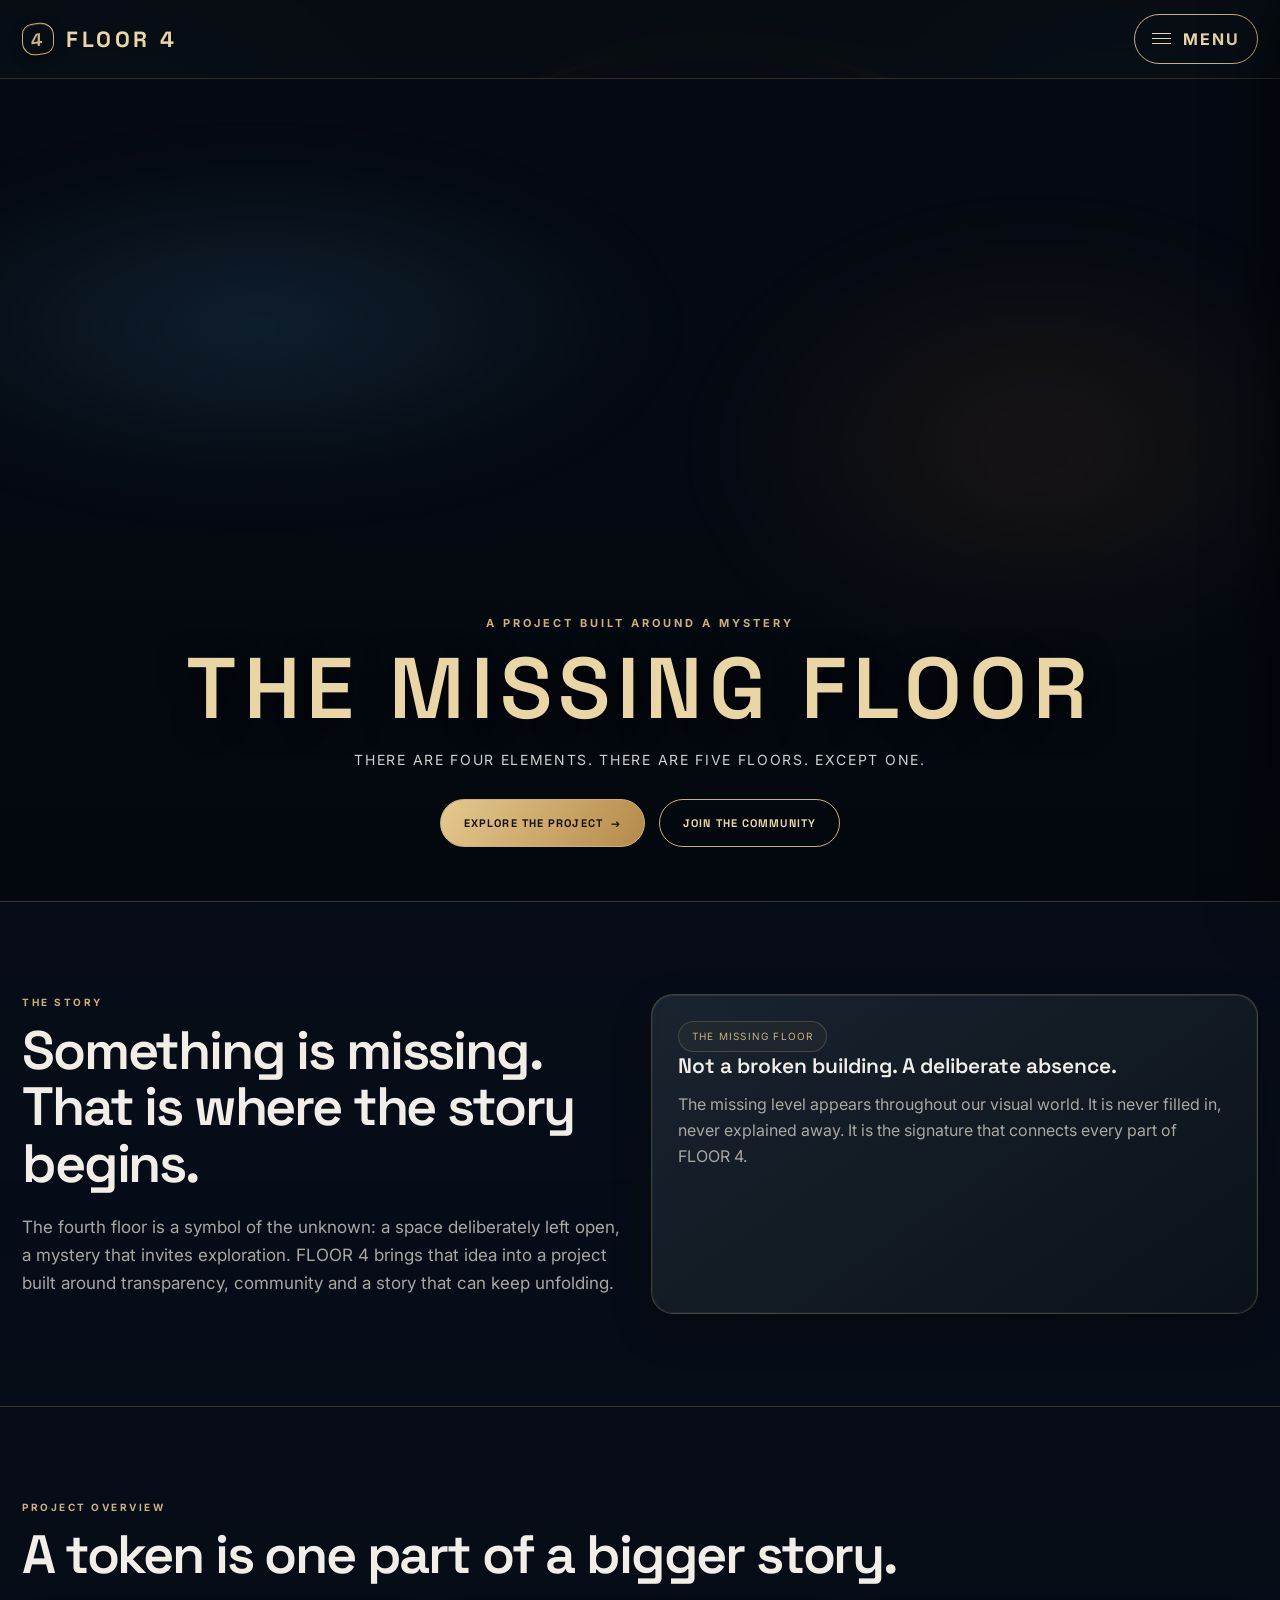
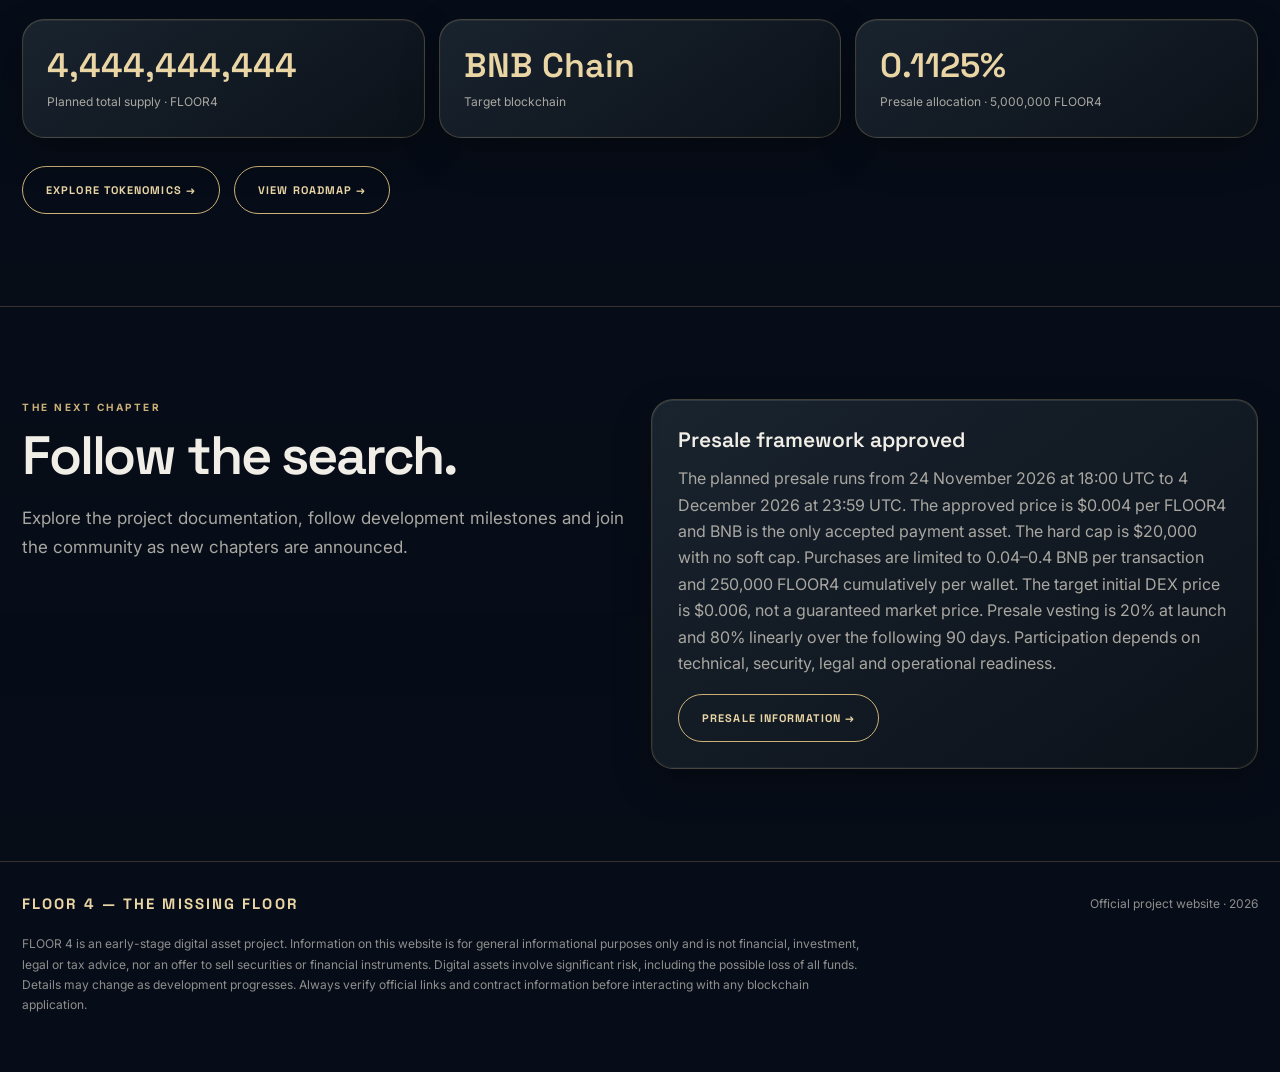
==== commit dc75bffc: "Restore approved FLOOR4 content on main after merge verification" ====
--- a/index.html
+++ b/index.html
@@ -3,4 +3,4 @@
 <section class="hero"><div class="hero-art" role="img" aria-label="Futuristic city with four elemental towers and a central skyscraper with its fourth floor missing"></div><div class="hero-content"><div class="eyebrow">A project built around a mystery</div><h1>THE MISSING FLOOR</h1><p class="hero-copy">There are four elements. There are five floors. Except one.</p><div class="hero-actions"><a class="btn primary" href="tokenomics.html">Explore the project&nbsp; →</a><a class="btn" href="community.html">Join the community</a></div></div></section>
 <section class="section"><div class="wrap grid-2"><div><div class="section-kicker">The story</div><h2>Something is missing. That is where the story begins.</h2><p class="section-intro">The fourth floor is a symbol of the unknown: a space deliberately left open, a mystery that invites exploration. FLOOR 4 brings that idea into a project built around transparency, community and a story that can keep unfolding.</p></div><div class="surface"><span class="tag">THE MISSING FLOOR</span><h3>Not a broken building. A deliberate absence.</h3><p>The missing level appears throughout our visual world. It is never filled in, never explained away. It is the signature that connects every part of FLOOR 4.</p></div></div></section>
 <section class="section"><div class="wrap"><div class="section-kicker">Project overview</div><h2>A token is one part of a bigger story.</h2><div class="stat-grid"><div class="stat"><strong>4,444,444,444</strong><span>Planned total supply · FLOOR4</span></div><div class="stat"><strong>BNB Chain</strong><span>Target blockchain</span></div><div class="stat"><strong>0.1125%</strong><span>Presale allocation · 5,000,000 FLOOR4</span></div></div><div class="hero-actions" style="justify-content:flex-start;margin-top:28px"><a class="btn" href="tokenomics.html">Explore tokenomics →</a><a class="btn" href="roadmap.html">View roadmap →</a></div></div></section>
-<section class="section"><div class="wrap grid-2"><div><div class="section-kicker">The next chapter</div><h2>Follow the search.</h2><p class="section-intro">Explore the project documentation, follow development milestones and join the community as new chapters are announced.</p></div><div class="surface"><h3>Presale framework approved</h3><p>The planned presale runs from 24 November 2026 at 18:00 UTC to 4 December 2026 at 23:59 UTC. The presale price has not been approved and will not be published until formally decided. BNB is the only accepted payment asset. The hard cap is $20,000 with no soft cap. The minimum purchase is $20. The maximum cumulative purchase is $400 per wallet across the entire presale. Repeat purchases are allowed within the remaining wallet limit. The target initial DEX price is $0.00030, not a guaranteed market price. Presale vesting is 20% at launch and 80% linearly over the following 90 days. Participation depends on technical, security, legal and operational readiness.</p><p style="margin-top:18px"><a class="btn" href="presale.html">Presale information →</a></p></div></div></section></main><footer class="site-footer" data-site-footer></footer><script src="js/site.js"></script></body></html>+<section class="section"><div class="wrap grid-2"><div><div class="section-kicker">The next chapter</div><h2>Follow the search.</h2><p class="section-intro">Explore the project documentation, follow development milestones and join the community as new chapters are announced.</p></div><div class="surface"><h3>Presale framework approved</h3><p>The planned presale runs from 24 November 2026 at 18:00 UTC to 4 December 2026 at 23:59 UTC. The approved price is $0.004 per FLOOR4 and BNB is the only accepted payment asset. The hard cap is $20,000 with no soft cap. Purchases are limited to 0.04–0.4 BNB per transaction and 250,000 FLOOR4 cumulatively per wallet. The target initial DEX price is $0.006, not a guaranteed market price. Presale vesting is 20% at launch and 80% linearly over the following 90 days. Participation depends on technical, security, legal and operational readiness.</p><p style="margin-top:18px"><a class="btn" href="presale.html">Presale information →</a></p></div></div></section></main><footer class="site-footer" data-site-footer></footer><script src="js/site.js"></script></body></html>
